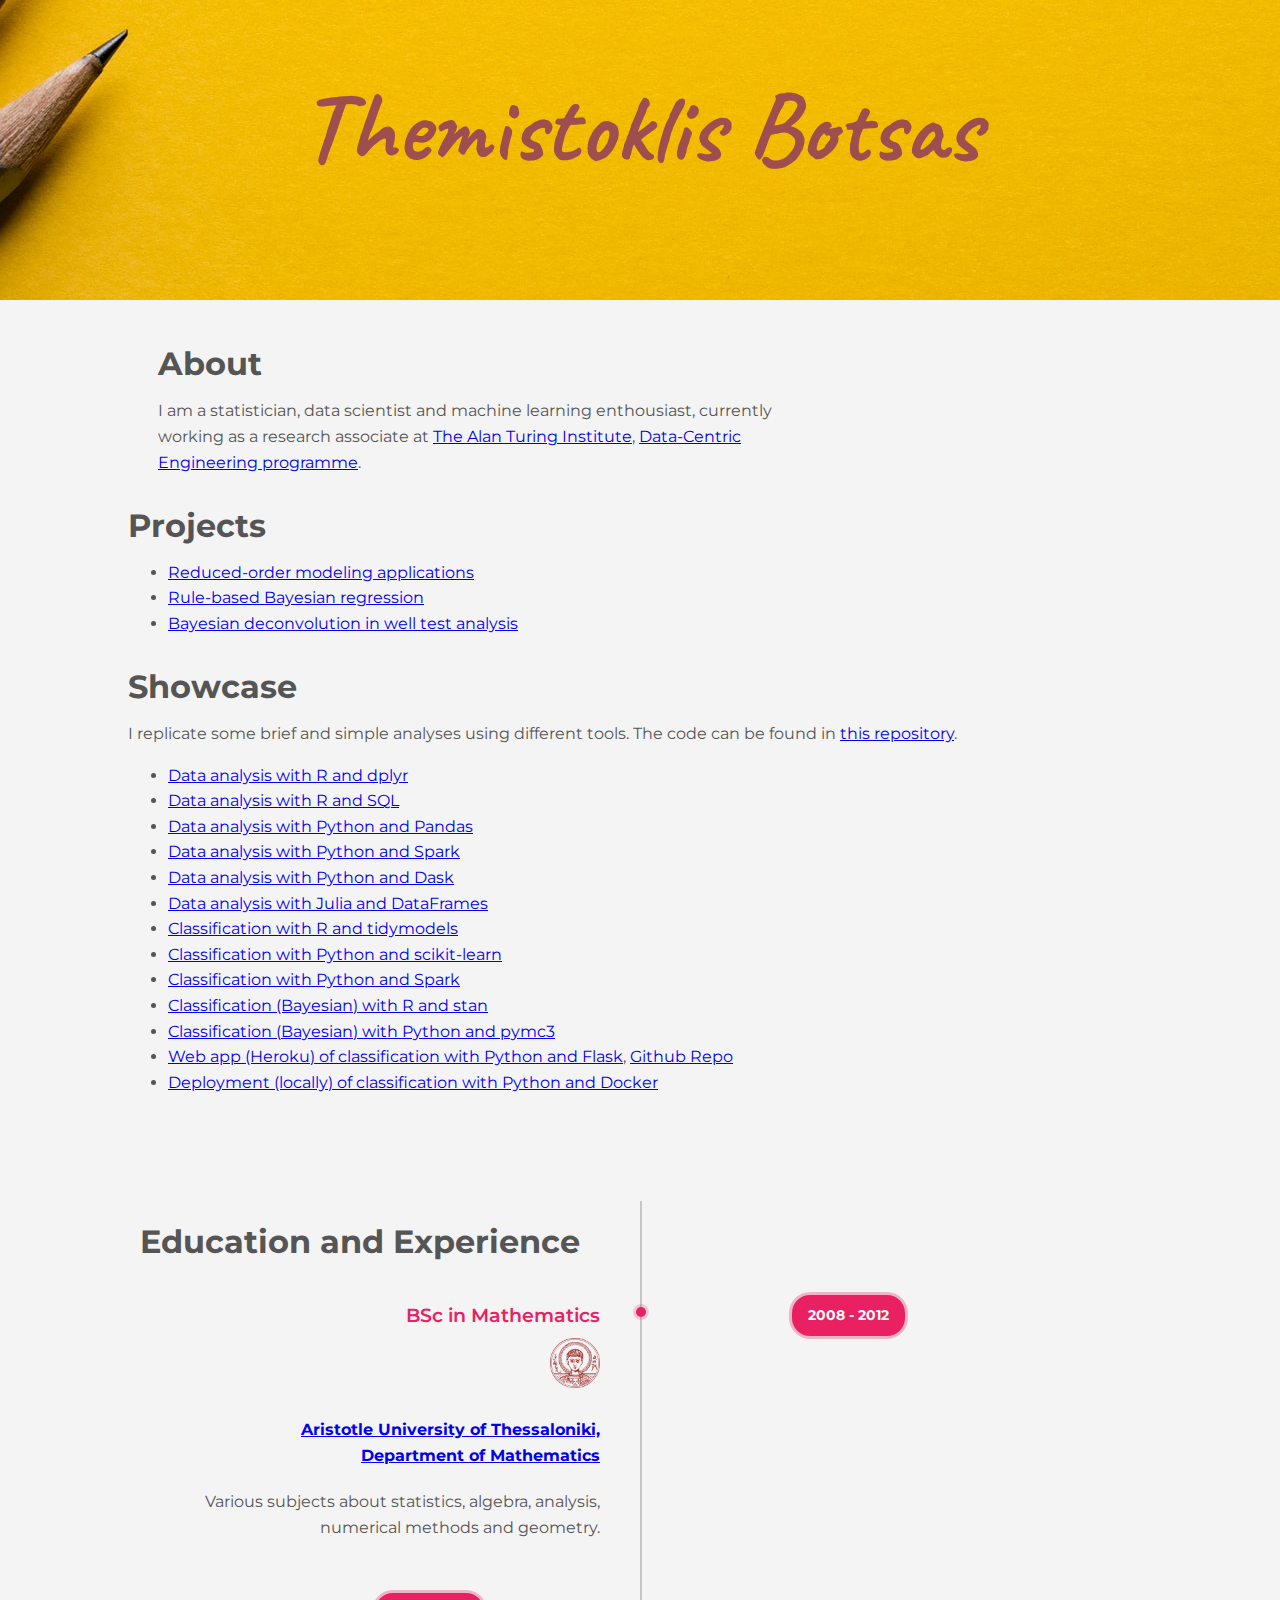
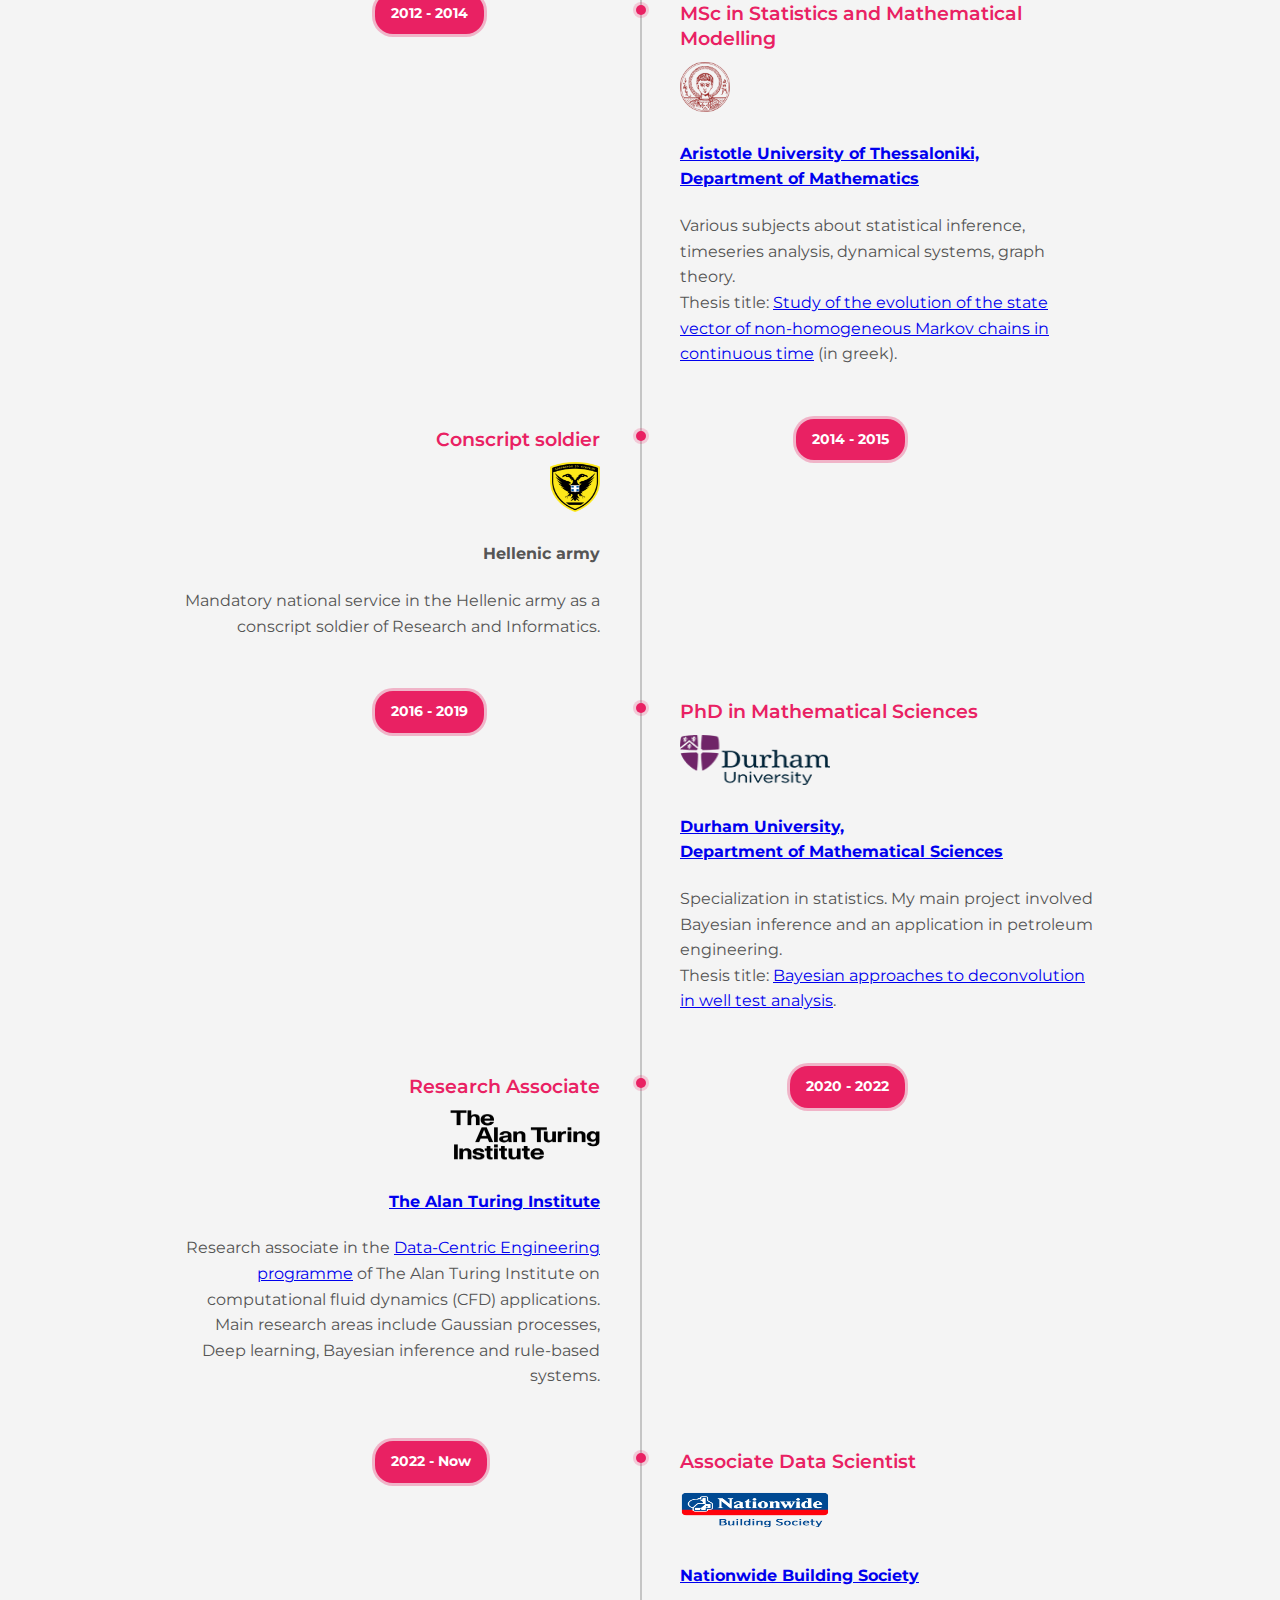
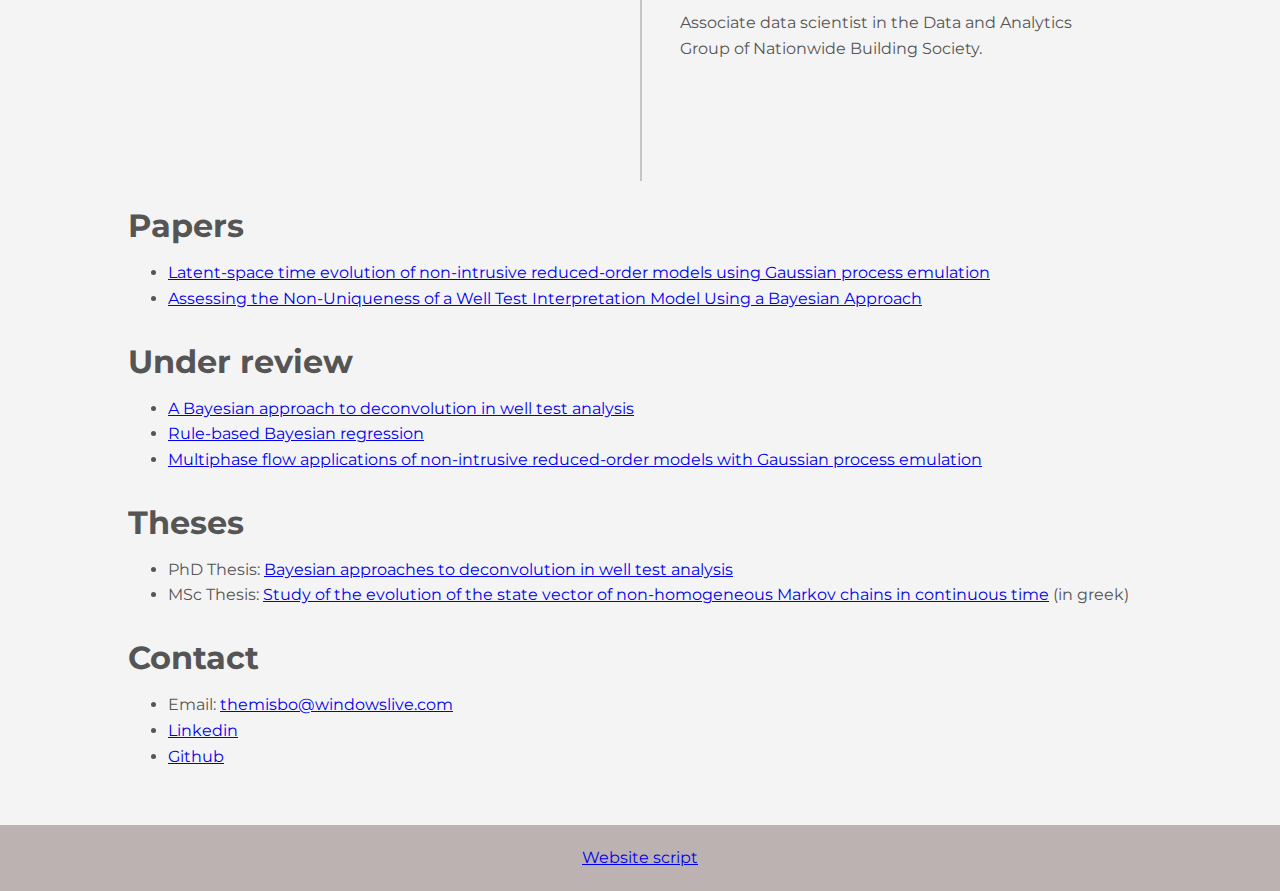
==== index.html @ fefdc17c "Update index.html" ====
<!DOCTYPE html>
<html lang="en">
<head>
    <meta charset="UTF-8">
    <meta name="viewport" content="width=device-width, initial-scale=1.0">
    <title>Themistoklis Botsas</title>
    <link rel="stylesheet" type = "text/css" href="css/style.css">
</head>
<body>
    <!--<header id = "main-header">
        <div class = "conteiner">
            <h1>My Website</h1>
        </div>
    </header>-->

    <!--<nav id = "navbar">
        <div class = "conteiner">
            <ul>
                <li><a href="#">Overview</a></li>
                <li><a href="#">Talks</a></li>
                <li><a href="#">Contact</a></li>
            </ul>
        </div>
    </nav> -->

    <section id = "showcase">
        <div class = "conteiner">
            <h1>
                Themistoklis Botsas
            </h1>
        </div>
    </section>

    <div class = "conteiner">
    <section id ="main">
        <h1>About</h1>
        <p>I am a statistician, data scientist and machine learning enthousiast, currently working as a research associate at <a href="https://www.turing.ac.uk" target="_blank">The Alan Turing Institute</a>, <a href="https://www.turing.ac.uk/research/research-programmes/data-centric-engineering" target="_blank">Data-Centric Engineering programme</a>.
        </p>
    </section>
    <!-- <aside id = "sidebar">
        <p>Lorem ipsum dolor sit amet consectetur adipisicing elit. 
            Dolore impedit nemo optio delectus repudiandae doloribus</p>
    </aside>-->
    <!-- <div>
        <p style="float: left;"><img src="http://placekitten.com/g/200/200" height="200px" width="200px" border="1px"></p>
        <p>Text Text Text Text Text Text Text Text Text Text Text Text Text Text Text Text Text Text Text</p>
    </div> -->
    </div> 

    <!-- <div class = "conteiner">
        <h1>Mini Projects</h1>
        <ul>
            <li>
                <a href="PalmerPenguins.html" target="_blank">
                    Palmer Penguins</a>
            </li>
        </ul>
    </div> -->

    <div class = "conteiner">
        <h1>Projects</h1>
        <ul>
            <li>
                <a href="https://github.com/themisbo/ROM_applications" target="_blank">Reduced-order modeling applications</a>
            </li>
            <li>
                <a href="https://github.com/themisbo/Rule-based-Bayesian-regr" target="_blank">Rule-based Bayesian regression</a>
            </li>
            <li>
                <a href="https://github.com/themisbo/Deconvolution-in-well-test-analysis" target="_blank">Bayesian deconvolution in well test analysis</a>
            </li>
        </ul>
    </div>
    
    <div class = "conteiner">
        <h1>Showcase</h1>
        <p>I replicate some brief and simple analyses using different tools. The code can be found in <a href="https://github.com/themisbo/showcase" target="_blank">this repository</a>.
        </p>
        <ul>
            <li>
                <a href="billb100_R_dplyr.html" target="_blank">Data analysis with R and dplyr</a>
            </li>
            <li>
                <a href="billb100_R_SQL.html" target="_blank">Data analysis with R and SQL</a>
            </li>
            <li>
                <a href="billb100_Python_Pandas.html" target="_blank">Data analysis with Python and Pandas</a>
            </li>
            <li>
                <a href="billb100_Python_Pyspark.html" target="_blank">Data analysis with Python and Spark</a>
            </li>
            <li>
                <a href="billb100_Python_Dask.html" target="_blank">Data analysis with Python and Dask</a>
            </li>
            <li>
                <a href="billb100_Julia_DataFrames.jl.html" target="_blank">Data analysis with Julia and DataFrames</a>
            </li>
            <li>
                <a href="PalmerPenguins_R_tidymodels.html" target="_blank">Classification with R and tidymodels</a>
            </li>
            <li>
                <a href="PalmerPenguins_Python_scikit-learn.html" target="_blank">Classification with Python and scikit-learn</a>
            </li>
            <li>
                <a href="PalmerPenguins_Python_pyspark.html" target="_blank">Classification with Python and Spark</a>
            </li>
            <li>
                <a href="PalmerPenguins_R_stan.html" target="_blank">Classification (Bayesian) with R and stan</a>
            </li>
            <li>
                <a href="PalmerPenguins_Python_pymc3.html" target="_blank">Classification (Bayesian) with Python and pymc3</a>
            </li>
            <li>
                <a href="https://heroku-palmerpenguins.herokuapp.com/" target="_blank">Web app (Heroku) of classification with Python and Flask</a>, <a href="https://github.com/themisbo/heroku_penguins" target="_blank">Github Repo</a>
            </li>
            <li>
                <a href="https://github.com/themisbo/showcase/tree/main/deployment_docker" target="_blank">Deployment (locally) of classification with Python and Docker</a>
            </li>
        </ul>
    </div>

    <div class = "timeline">
        <h1>Education and Experience</h1>
        <ul>
            <li>
                <div class = "content">
                    
                    <h3>BSc in Mathematics</h3>
                    <p><img src="images/auth.png" alt="HTML5 Icon" width="50" height="50" ></p>
                    <h4> <a href="https://math.auth.gr/en/" target="_blank">Aristotle University of Thessaloniki, <br> Department of Mathematics</a> </h4>
                    <p>Various subjects about statistics, algebra, analysis, numerical methods and geometry.
                        </p>
                </div>
                <div class = "time">
                    <h4>2008 - 2012</h4>
                </div>
            </li>
            <li>
                <div class = "content">
                    <h3>MSc in Statistics and Mathematical Modelling</h3>
                    <p><img src="images/auth.png" alt="HTML5 Icon" width="50" height="50" ></p>
                    <h4> <a href="https://math.auth.gr/en/" target="_blank">Aristotle University of Thessaloniki, <br> Department of Mathematics</a> </h4>
                    <p>Various subjects about statistical inference, timeseries analysis, dynamical systems, graph theory. <br>
                        Thesis title: <a href="http://ikee.lib.auth.gr/record/283446/" target="_blank">Study of the evolution of the state vector of non-homogeneous Markov chains in continuous time</a> (in greek).
                        </p>
                </div>
                <div class = "time">
                    <h4>2012 - 2014</h4>
                </div>
            </li>
            <li>
                <div class = "content">
                    <h3>Conscript soldier</h3>
                    <p><img src="images/army.png" alt="HTML5 Icon" width="50" height="50" ></p>
                    <h4>Hellenic army</h4>
                    <p>Mandatory national service in the Hellenic army as a conscript soldier of Research and Informatics.
                        </p>
                </div>
                <div class = "time">
                    <h4>2014 - 2015</h4>
                </div>
            </li>
            <li>
                <div class = "content">
                    <h3>PhD in Mathematical Sciences</h3>
                    <p><img src="images/durham.png" alt="HTML5 Icon" width="150" height="50" ></p>
                    <h4> <a href="https://www.dur.ac.uk/mathematical.sciences/" target="_blank">Durham University, <br> Department of Mathematical Sciences</a>  </h4>
                    <p>Specialization in statistics. My main project involved Bayesian inference and an application in petroleum engineering. <br>
                        Thesis title: <a href="http://etheses.dur.ac.uk/13560/" target="_blank">Bayesian approaches to deconvolution in well test analysis</a>.
                        </p>
                </div>
                <div class = "time">
                    <h4>2016 - 2019</h4>
                </div>
            </li>
            <li>
                <div class = "content">
                    <h3>Research Associate</h3>
                    <p><img src="images/alanturing.png" alt="HTML5 Icon" width="150" height="50" ></p>
                    <h4> <a href="https://www.turing.ac.uk/" target="_blank">The Alan Turing Institute</a>  </h4>
                    <p>Research associate in the <a href="https://www.turing.ac.uk/research/research-programmes/data-centric-engineering" target="_blank">Data-Centric Engineering programme</a> of The Alan Turing Institute on
                        computational fluid dynamics (CFD) applications. Main research areas include Gaussian processes, Deep learning, Bayesian inference and rule-based systems. 
                        </p>
                </div>
                <div class = "time">
                    <h4>2020 - 2022</h4>
                </div>
            </li>
            <li>
                <div class = "content">
                    <h3>Associate Data Scientist</h3>
                    <p><img src="images/nationwide_logo.png" alt="HTML5 Icon" width="150" height="50" ></p>
                    <h4> <a href="https://www.nationwide.co.uk/" target="_blank">Nationwide Building Society</a>  </h4>
                    <p>Associate data scientist in the Data and Analytics Group of Nationwide Building Society. 
                        </p>
                </div>
                <div class = "time">
                    <h4>2022 - Now</h4>
                </div>
            </li>
            <div style="clear: both;">

            </div>
        </ul>

    </div>

    <div class = "conteiner">
        <h1>Papers</h1>
        <ul>
            <li>
                <a href="https://www.sciencedirect.com/science/article/abs/pii/S0167278920305467" target="_blank">
                    Latent-space time evolution of non-intrusive reduced-order models using Gaussian process emulation</a>
            </li>
            <li>
                <a href="https://www.onepetro.org/conference-paper/SPE-200617-MS" target="_blank">
                    Assessing the Non-Uniqueness of a Well Test Interpretation Model Using a Bayesian Approach</a>
            </li>
        </ul>
    </div>
    
     <div class = "conteiner">
        <h1>Under review</h1>
        <ul>
            <li>
                <a href="https://arxiv.org/abs/2012.03217" target="_blank">
                    A Bayesian approach to deconvolution in well test analysis</a>
            </li>
            <li>
                <a href="https://arxiv.org/abs/2008.00422" target="_blank">
                    Rule-based Bayesian regression</a>
            </li>
            <li>
                <a href="https://arxiv.org/abs/2111.08037" target="_blank">
                    Multiphase flow applications of non-intrusive reduced-order models with Gaussian process emulation</a>
            </li>
        </ul>
    </div>

    <div class = "conteiner">
        <h1>Theses</h1>
        <ul>
            <li>
                PhD Thesis: <a href="http://etheses.dur.ac.uk/13560/" target="_blank">
                    Bayesian approaches to deconvolution in well test analysis</a>
            </li>
            <li>
                MSc Thesis: <a href="http://ikee.lib.auth.gr/record/283446/" target="_blank">
                    Study of the evolution of the state vector of non-homogeneous Markov chains in continuous time</a> (in greek)
            </li>
        </ul>
    </div>

    <div class = "conteiner">
        <h1>Contact</h1>
        <ul>
            <li>
                Email: <a href="mailto:themisbo@windowslive.com">themisbo@windowslive.com</a>
            </li>
            <li>
                <a href="https://www.linkedin.com/in/themistoklis-botsas-022725107" target="_blank">Linkedin</a>
            </li>
            <li>
                <a href="https://github.com/themisbo" target="_blank">Github</a>
            </li>
        </ul>
    </div>

    <footer id = "main-footer">
        <a href="https://github.com/themisbo/themisbo.github.io">Website script</a>
        <!-- <p>Copyright &copy; 2020 </p> -->
    </footer>
</body>
</html>
---- css/style.css ----
@import url('https://fonts.googleapis.com/css?family=Montserrat:400,500,600');
@import url('https://fonts.googleapis.com/css2?family=EB+Garamond:ital,wght@1,800&display=swap');
@import url(//fonts.googleapis.com/css2?family=Caveat&display=swap);
body{
    background-color: #f4f4f4;
    color: #555;
    font-family: 'Montserrat', sans-serif;
    font-size: 16px;
    line-height: 1.6em;
    margin: 0;
}

.timeline
{
    position: relative;
    margin: 50px auto;
    padding: 40px 0;
    width: 1000px;
    box-sizing: border-box;
}
.timeline::before
{
    content: '';
    position: absolute;
    left: 50%;
    width: 2px;
    height: 100%;
    background-color: #c5c5c5;
}

.timeline h1
{
    line-height: 1.2;
}

.timeline ul
{
    margin: 0;
    padding: 0;
}

.timeline ul li
{
    list-style: none;
    position: relative;
    width: 50%;
    padding: 20px 40px;
    box-sizing: border-box;
}

.timeline ul li:nth-child(odd)
{
    float: left;
    text-align: right;
    clear: both;
}

.timeline ul li:nth-child(even)
{
    float: right;
    text-align: left;
    clear: both;
}

.content
{
    padding-bottom: 20px;
}

.timeline ul li:nth-child(odd)::before{
    content: '';
    position: absolute;
    top: 24px;
    right: -6px;
    width: 10px;
    height: 10px;
    background-color: rgba(233,33,99,1);
    border-radius: 50%;
    box-shadow: 0 0 0 3px rgba(233,33,99,.2);
}

.timeline ul li:nth-child(even)::before{
    content: '';
    position: absolute;
    top: 24px;
    left: -4px;
    width: 10px;
    height: 10px;
    background-color: rgba(233,33,99,1);
    border-radius: 50%;
    box-shadow: 0 0 0 3px rgba(233,33,99,.2);
}

.timeline ul li h3
{
    margin: 0;
    padding: 0;
    font-weight: 600;
    color:  rgba(233,33,99,1)
}

.timeline ul li p
{
    margin: 10px 0 0;
    padding: 0;
}

.timeline ul li .time h4
{
    margin: 0;
    padding: 0;
    font-size: 14px;
}

.timeline ul li:nth-child(odd) .time
{
    position: absolute;
    top: 12px;
    right: -265px;
    margin: 0;
    padding: 8px 16px;
    background-color: rgba(233,33,99,1);
    color: #fff;
    border-radius: 18px;
    box-shadow: 0 0 0 3px rgba(233,33,99,.3);
}

.timeline ul li:nth-child(even) .time
{
    position: absolute;
    top: 12px;
    left: -265px;
    margin: 0;
    padding: 8px 16px;
    background-color: rgba(233,33,99,1);
    color: #fff;
    border-radius: 18px;
    box-shadow: 0 0 0 3px rgba(233,33,99,.3);
}

.conteiner{
    width: 80%;
    margin: auto;
    overflow: hidden;
}

/* #main-header{
    background-color: coral;
    color: #fff;
} */

/* #navbar{
    background-color: #333;
    color: #fff
}

#navbar ul{
    padding: 0;
    list-style: none;
}

#navbar li{
    display: inline;
}

#navbar a{
    color: #fff;
    text-decoration: none;
    font-size: 18px;
    padding-right: 15px;
} */

#showcase{
    background-image: url(../images/pencils_showcase.jpg);
    background-position: center;
    background-attachment: fixed;
    min-height: 300px;
    margin-bottom: 30px;
    text-align: center;
    font-family: 'Caveat', cursive;
}

#showcase h1{
    color: rgb(158, 78, 78);
    font-size: 100px;
    line-height: 1em;
    padding-top: 10px;
}

/* #showcase h2{
    color: rgb(158, 78, 78);
    font-size: 60px;
    line-height: 1.2em;
    padding-top: 10px;
} */

#main{
    float: left;
    width: 70%;
    padding: 0 30px;
    box-sizing: border-box;
}

/* #sidebar{
    float: right;
    width: 30%;
    background: #333;
    color: #fff;
    padding: 10px;
    box-sizing: border-box;
} */

#main-footer{
    background: rgb(189, 178, 178);
    color: #fff;
    text-align: center;
    padding: 20px;
    margin-top: 40px;
}

@media(max-width:767px){
    #main{
        width: 100%;
        float: none;
    }
    /* #sidebar{
        width: 100%;
        float: none;
    } */
    h1
    {
        text-align: center;
        font-size: 40px;
        padding: 0 12;
    }
    .timeline
    {
        width: 100%;
    }
    .timeline::before
    {
        left: 20px;
    }
    .timeline li:nth-child(odd),
    .timeline li:nth-child(even)
    {
        width: 100%;
        text-align: left;
        padding-left: 50px;
        padding-bottom: 50px;
    }
    .timeline ul li:nth-child(odd)::before
    {
        top: -18px;
        left: 16px;
    }
    .timeline ul li:nth-child(even)::before
    {
        top: -18px;
        left: 16px;
    }
    .timeline ul li:nth-child(odd) .time
    {
        top: -30px;
        /* left: 700px; */
        left: inherit;
    }
    .timeline ul li:nth-child(even) .time
    {
        top: -30px;
        right: -265px;
        left: inherit;
    }
    
    #showcase h1{
        color: rgb(158, 78, 78);
        font-size: 70px;
        line-height: 1em;
        padding-top: 10px;
    }
}
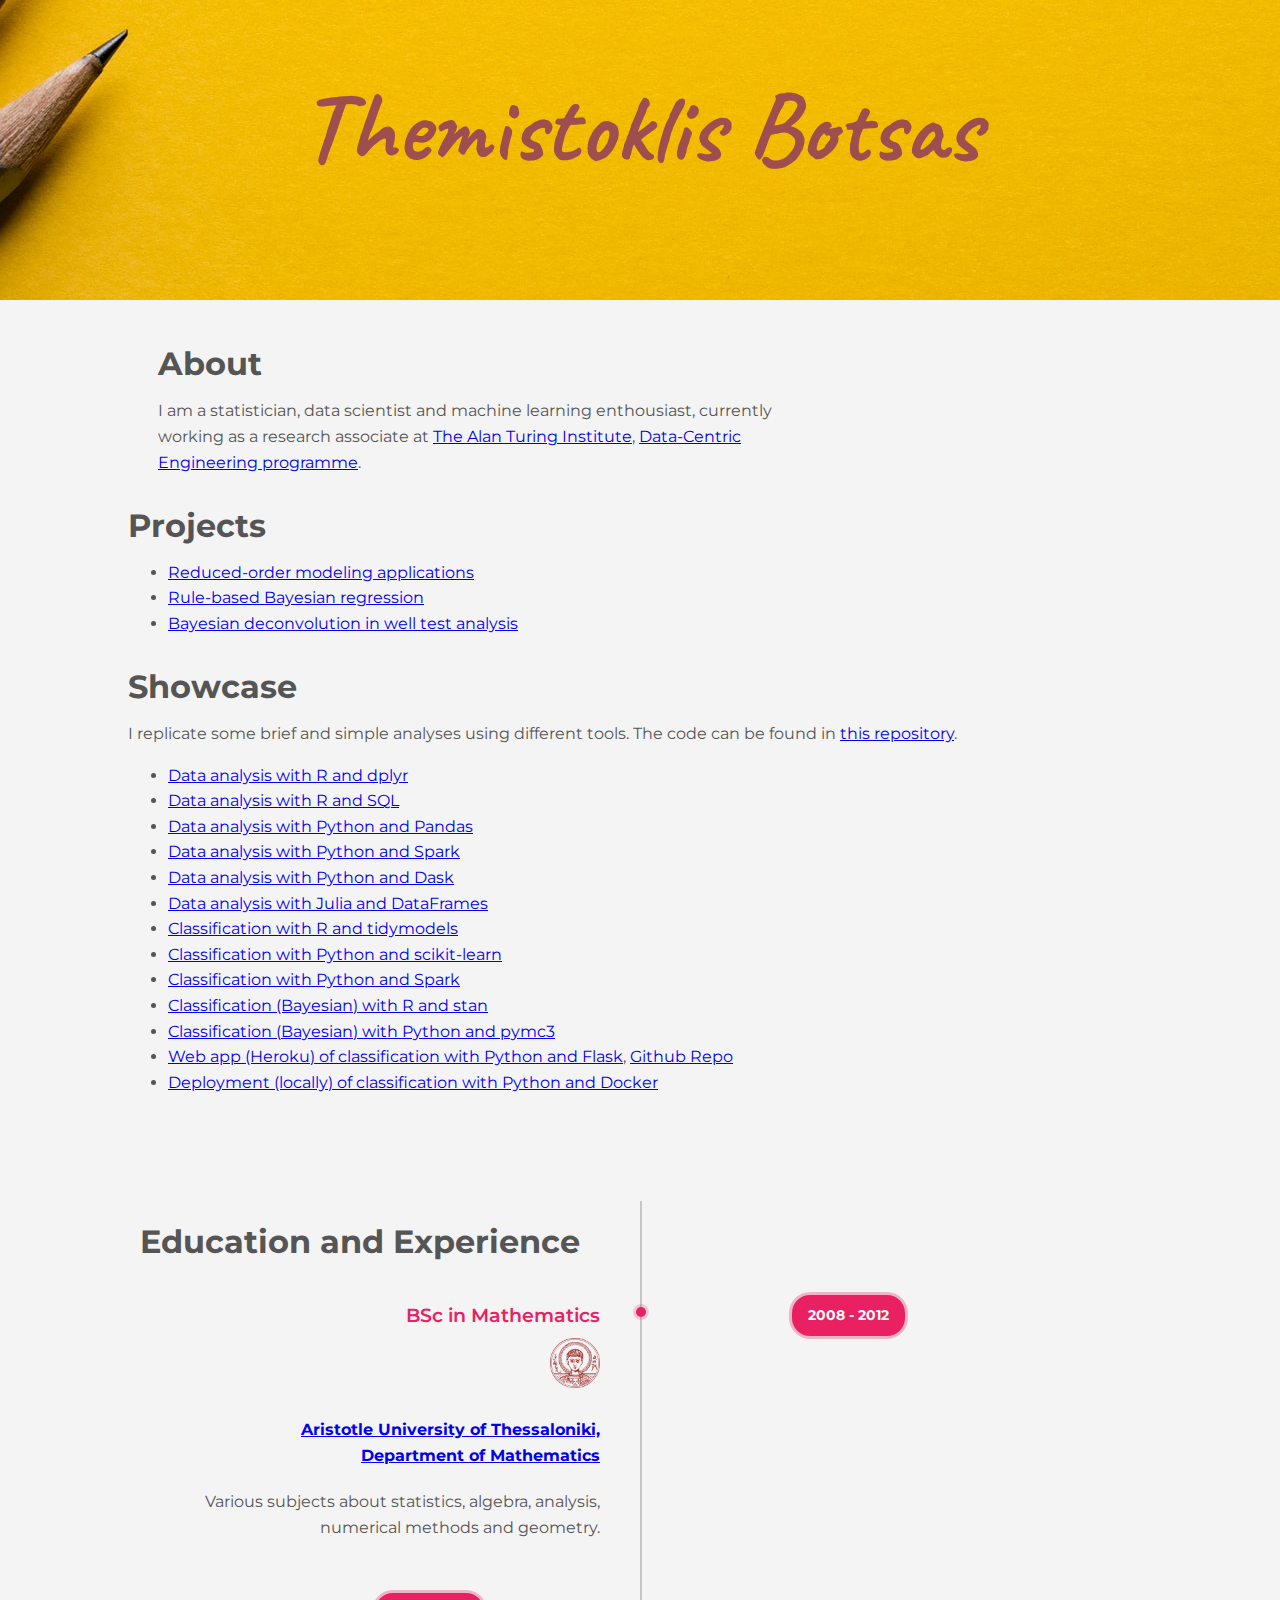
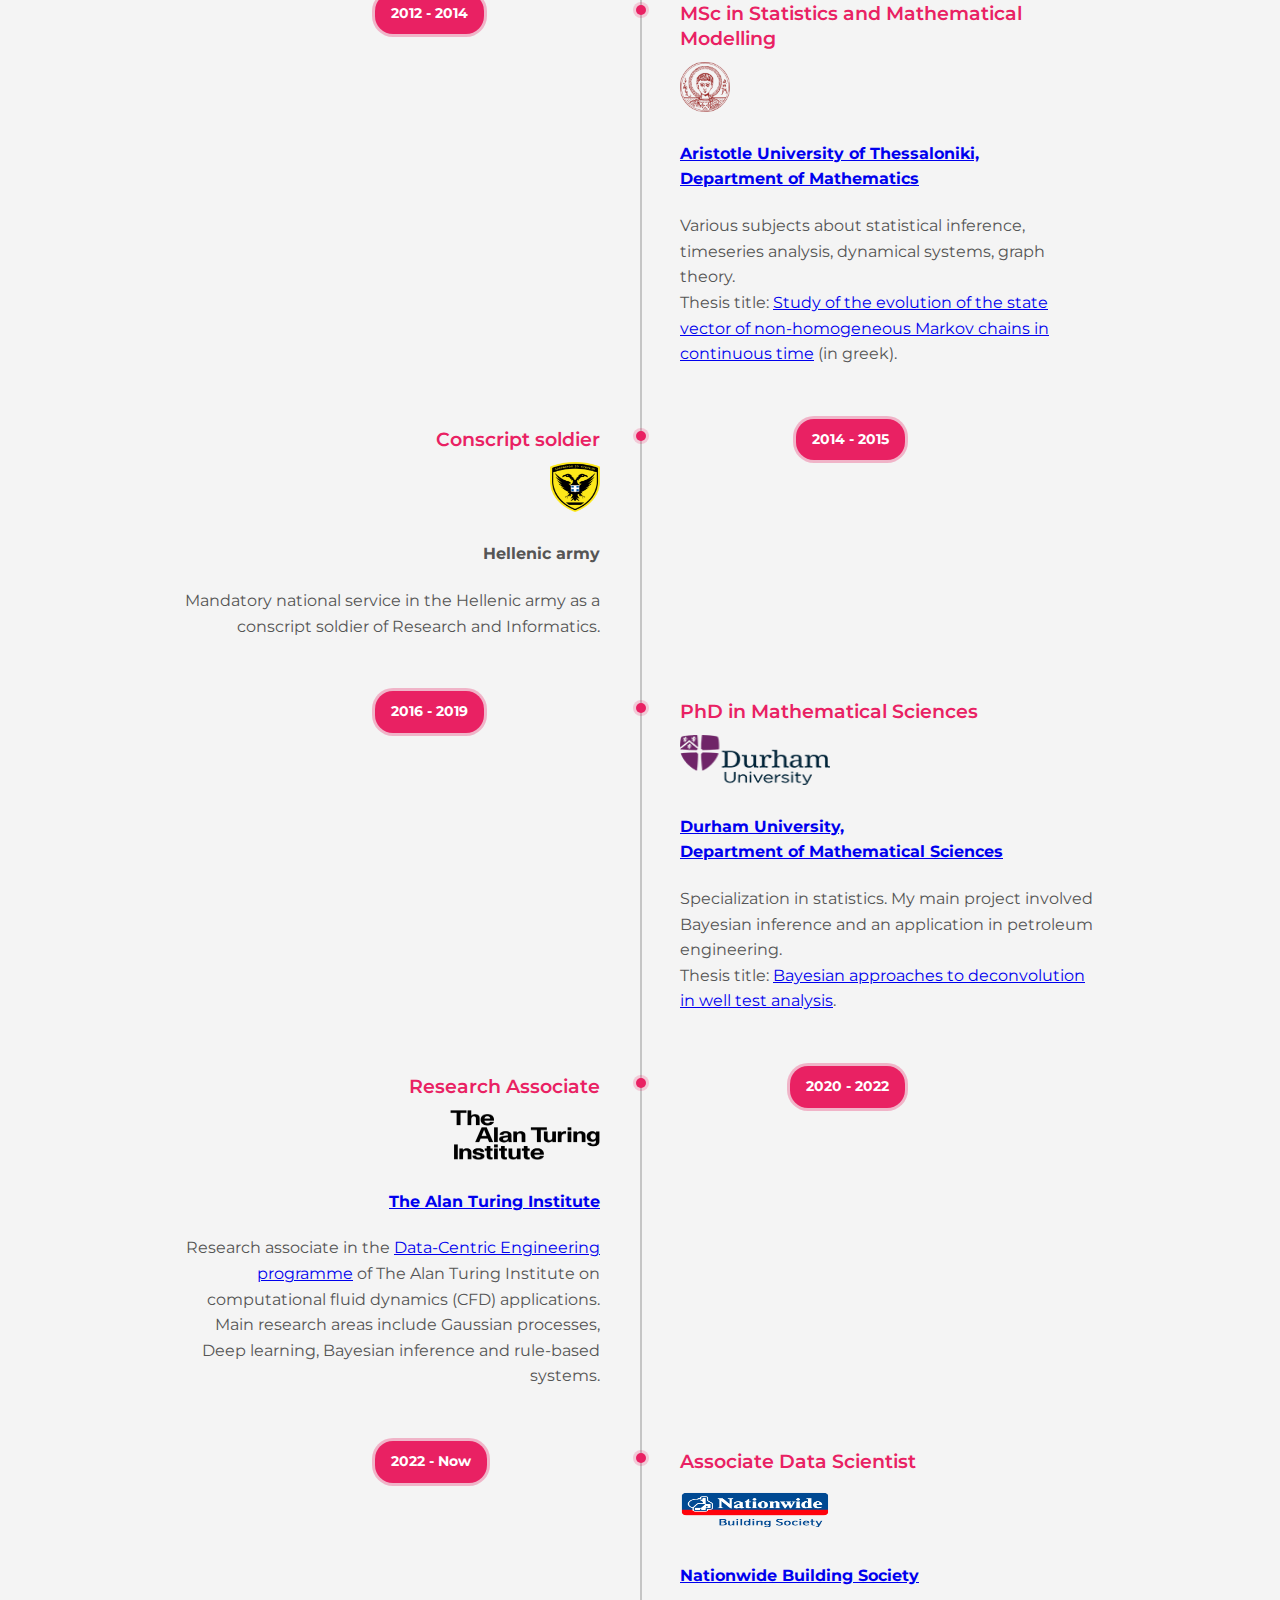
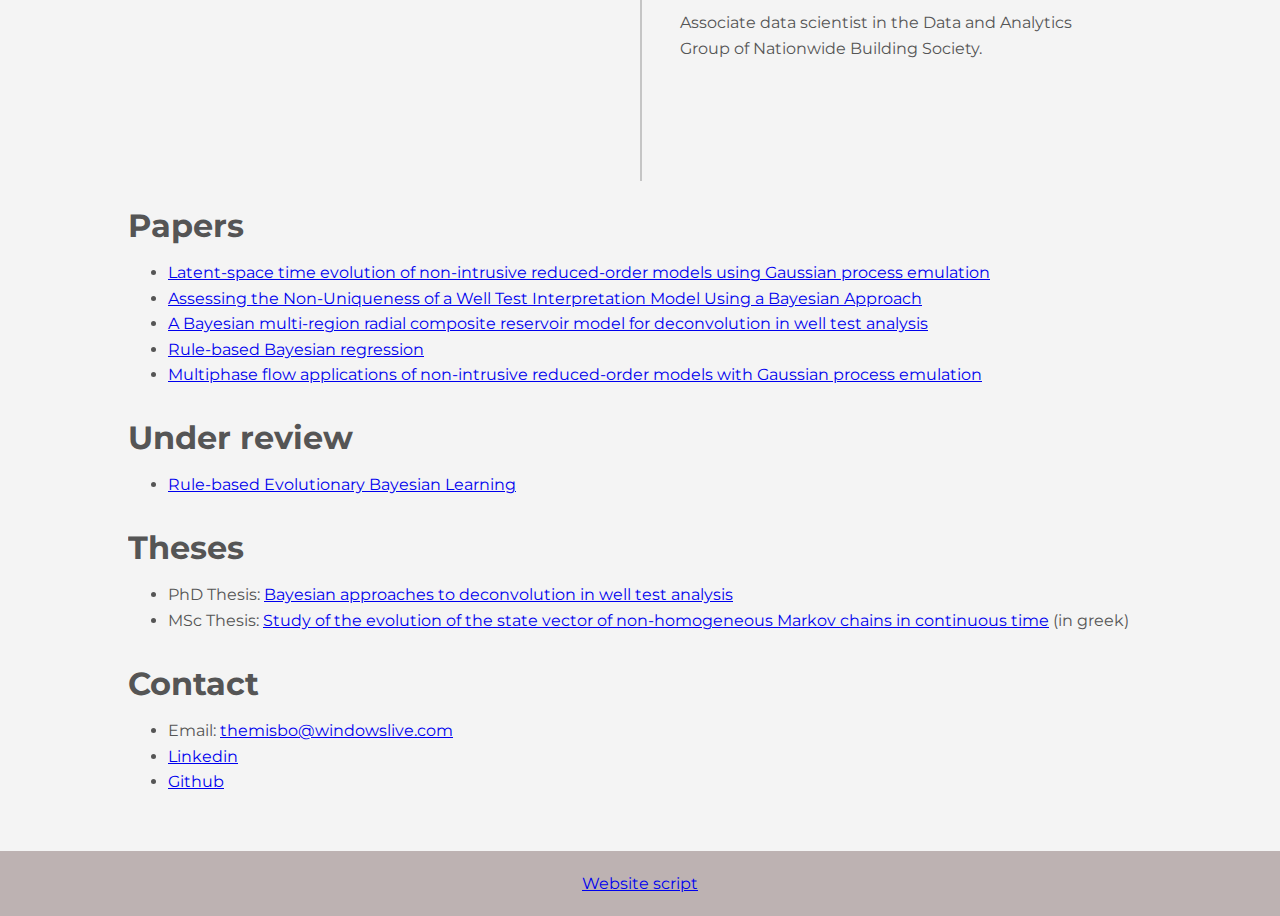
==== commit 0590c4f5: "Update index.html" ====
--- a/index.html
+++ b/index.html
@@ -216,6 +216,18 @@
                 <a href="https://www.onepetro.org/conference-paper/SPE-200617-MS" target="_blank">
                     Assessing the Non-Uniqueness of a Well Test Interpretation Model Using a Bayesian Approach</a>
             </li>
+            <li>
+                <a href="https://rss.onlinelibrary.wiley.com/doi/10.1111/rssc.12562" target="_blank">
+                    A Bayesian multi-region radial composite reservoir model for deconvolution in well test analysis</a>
+            </li>
+            <li>
+                <a href="https://link.springer.com/article/10.1007/s11222-022-10100-7" target="_blank">
+                    Rule-based Bayesian regression</a>
+            </li>
+            <li>
+                <a href="https://www.cambridge.org/core/journals/data-centric-engineering/article/multiphase-flow-applications-of-nonintrusive-reducedorder-models-with-gaussian-process-emulation/7F39E6A7746DC6A2D1413BA72CCB1AC4" target="_blank">
+                    Multiphase flow applications of non-intrusive reduced-order models with Gaussian process emulation</a>
+            </li>
         </ul>
     </div>
     
@@ -223,16 +235,8 @@
         <h1>Under review</h1>
         <ul>
             <li>
-                <a href="https://arxiv.org/abs/2012.03217" target="_blank">
-                    A Bayesian approach to deconvolution in well test analysis</a>
-            </li>
-            <li>
-                <a href="https://arxiv.org/abs/2008.00422" target="_blank">
-                    Rule-based Bayesian regression</a>
-            </li>
-            <li>
-                <a href="https://arxiv.org/abs/2111.08037" target="_blank">
-                    Multiphase flow applications of non-intrusive reduced-order models with Gaussian process emulation</a>
+                <a href="https://arxiv.org/abs/2202.13778" target="_blank">
+                    Rule-based Evolutionary Bayesian Learning</a>
             </li>
         </ul>
     </div>
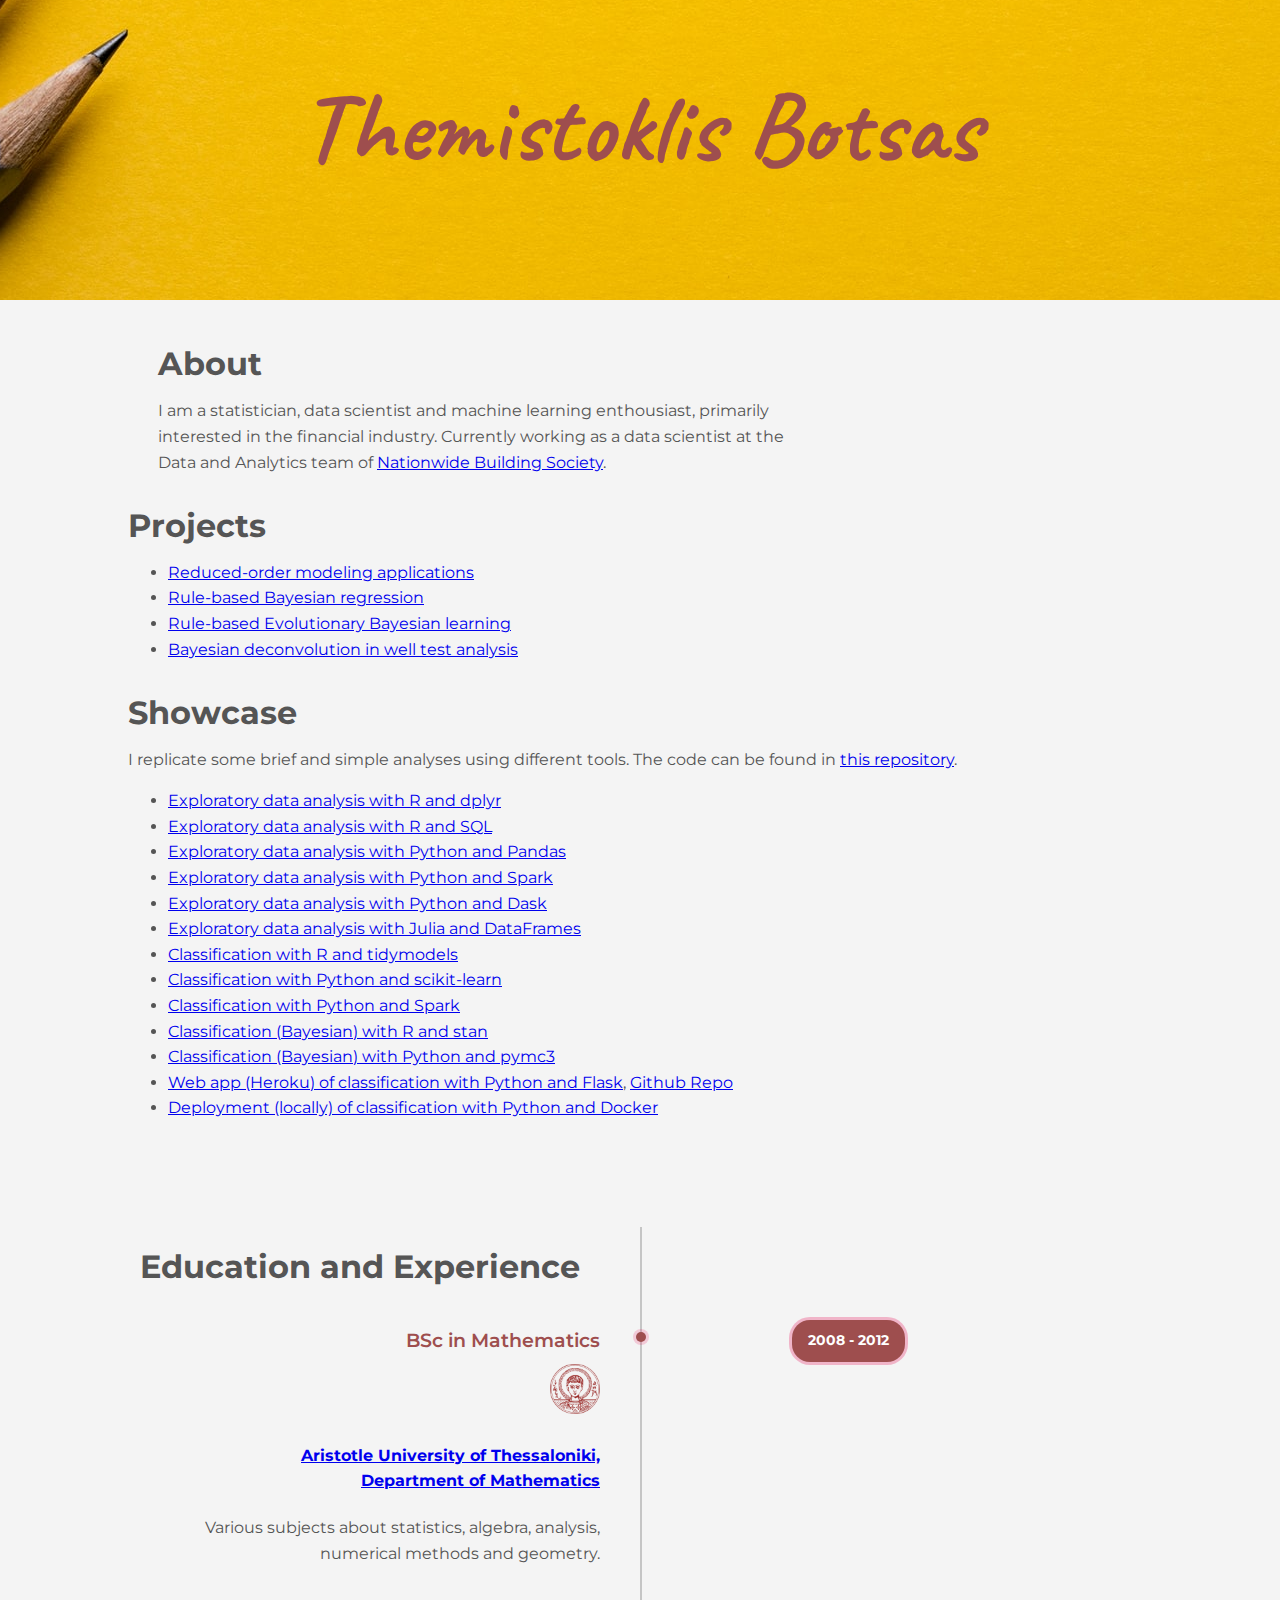
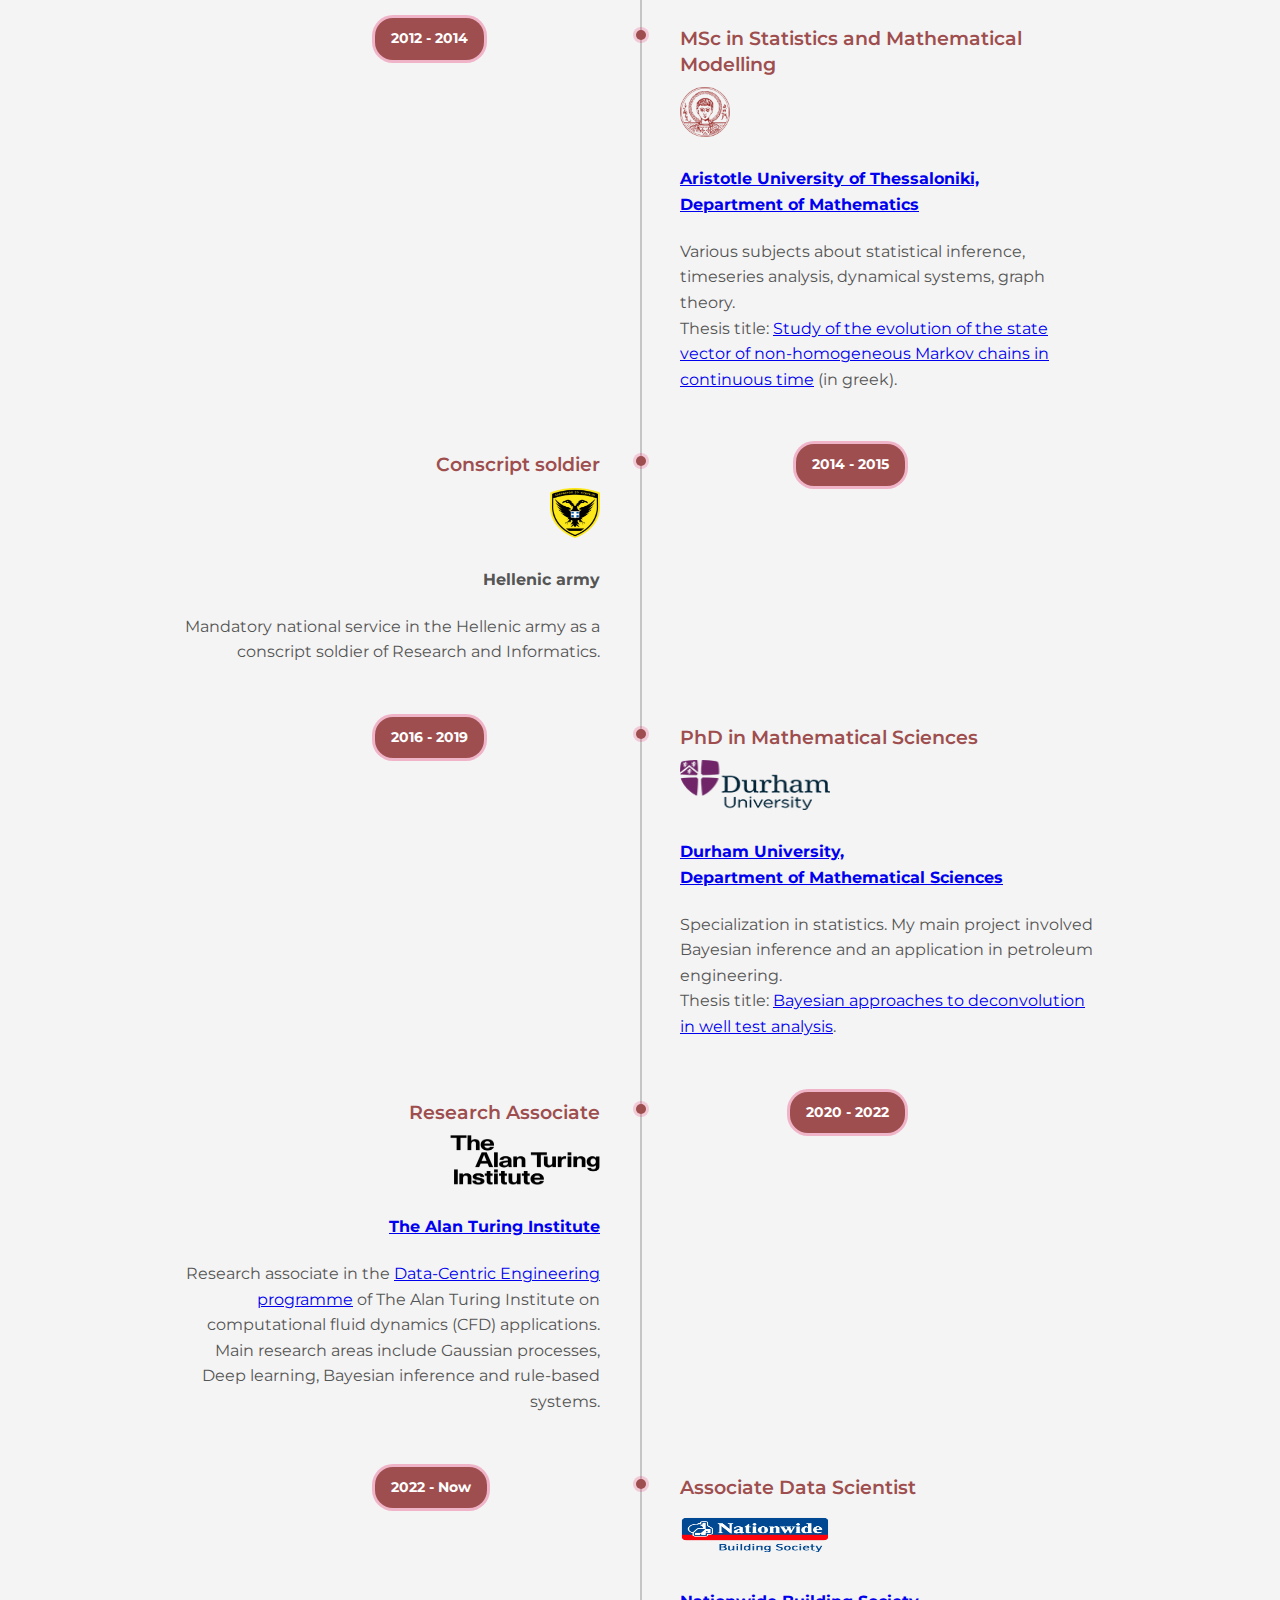
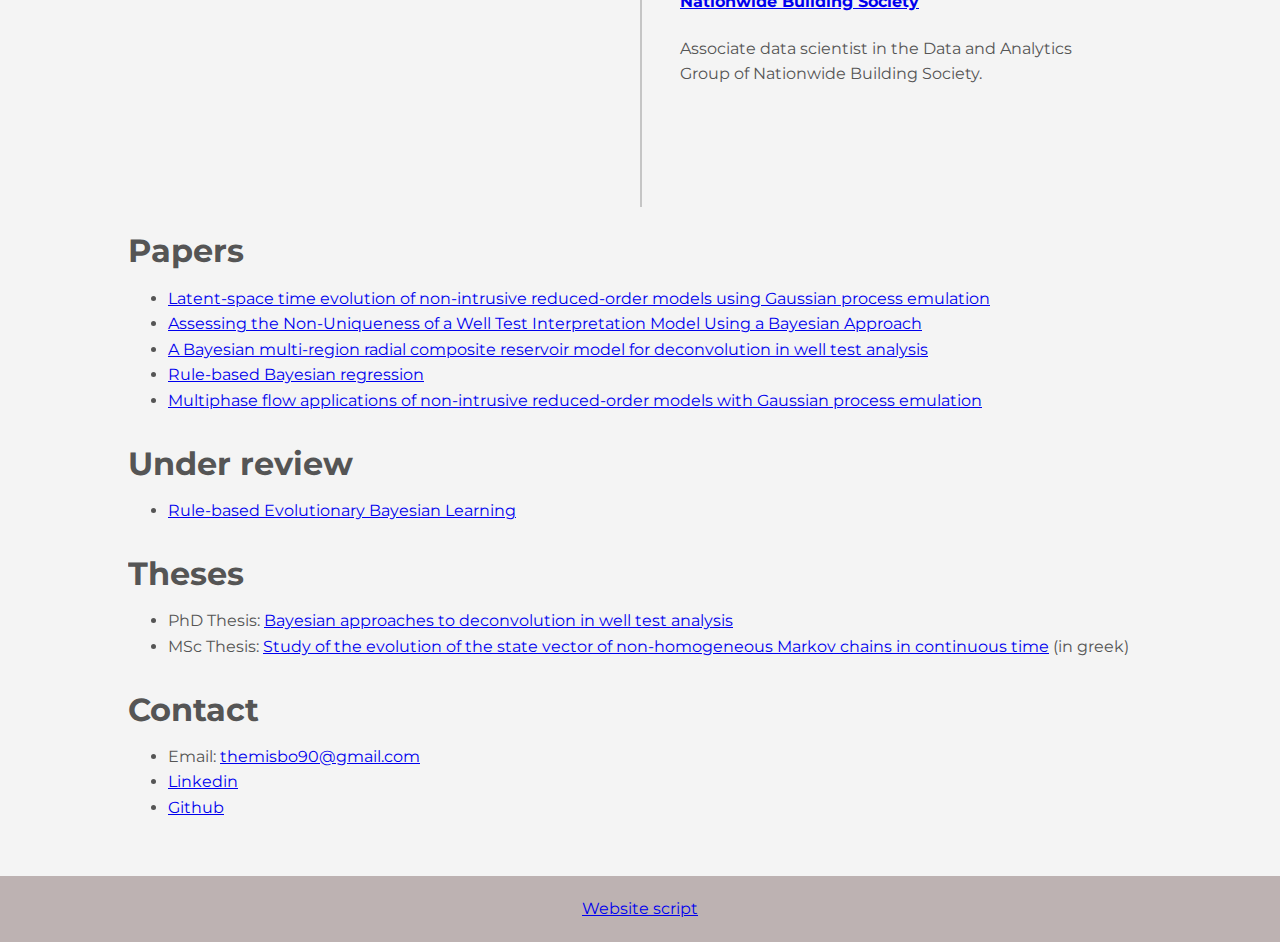
==== commit bfbd1415: "Update index.html" ====
--- a/index.html
+++ b/index.html
@@ -7,21 +7,6 @@
     <link rel="stylesheet" type = "text/css" href="css/style.css">
 </head>
 <body>
-    <!--<header id = "main-header">
-        <div class = "conteiner">
-            <h1>My Website</h1>
-        </div>
-    </header>-->
-
-    <!--<nav id = "navbar">
-        <div class = "conteiner">
-            <ul>
-                <li><a href="#">Overview</a></li>
-                <li><a href="#">Talks</a></li>
-                <li><a href="#">Contact</a></li>
-            </ul>
-        </div>
-    </nav> -->
 
     <section id = "showcase">
         <div class = "conteiner">
@@ -34,29 +19,12 @@
     <div class = "conteiner">
     <section id ="main">
         <h1>About</h1>
-        <p>I am a statistician, data scientist and machine learning enthousiast, currently working as a research associate at <a href="https://www.turing.ac.uk" target="_blank">The Alan Turing Institute</a>, <a href="https://www.turing.ac.uk/research/research-programmes/data-centric-engineering" target="_blank">Data-Centric Engineering programme</a>.
+        <p>I am a statistician, data scientist and machine learning enthousiast, primarily interested in the financial industry. Currently working as a data scientist at the Data and Analytics team of <a href="https://www.nationwide.co.uk/" target="_blank">Nationwide Building Society</a>.
         </p>
     </section>
-    <!-- <aside id = "sidebar">
-        <p>Lorem ipsum dolor sit amet consectetur adipisicing elit. 
-            Dolore impedit nemo optio delectus repudiandae doloribus</p>
-    </aside>-->
-    <!-- <div>
-        <p style="float: left;"><img src="http://placekitten.com/g/200/200" height="200px" width="200px" border="1px"></p>
-        <p>Text Text Text Text Text Text Text Text Text Text Text Text Text Text Text Text Text Text Text</p>
-    </div> -->
+
     </div> 
 
-    <!-- <div class = "conteiner">
-        <h1>Mini Projects</h1>
-        <ul>
-            <li>
-                <a href="PalmerPenguins.html" target="_blank">
-                    Palmer Penguins</a>
-            </li>
-        </ul>
-    </div> -->
-
     <div class = "conteiner">
         <h1>Projects</h1>
         <ul>
@@ -65,6 +33,9 @@
             </li>
             <li>
                 <a href="https://github.com/themisbo/Rule-based-Bayesian-regr" target="_blank">Rule-based Bayesian regression</a>
+            </li>
+            <li>
+                <a href="https://github.com/themisbo/Rule-based-Evol-Bayesian-learn" target="_blank">Rule-based Evolutionary Bayesian learning</a>
             </li>
             <li>
                 <a href="https://github.com/themisbo/Deconvolution-in-well-test-analysis" target="_blank">Bayesian deconvolution in well test analysis</a>
@@ -78,22 +49,22 @@
         </p>
         <ul>
             <li>
-                <a href="billb100_R_dplyr.html" target="_blank">Data analysis with R and dplyr</a>
-            </li>
-            <li>
-                <a href="billb100_R_SQL.html" target="_blank">Data analysis with R and SQL</a>
-            </li>
-            <li>
-                <a href="billb100_Python_Pandas.html" target="_blank">Data analysis with Python and Pandas</a>
-            </li>
-            <li>
-                <a href="billb100_Python_Pyspark.html" target="_blank">Data analysis with Python and Spark</a>
-            </li>
-            <li>
-                <a href="billb100_Python_Dask.html" target="_blank">Data analysis with Python and Dask</a>
-            </li>
-            <li>
-                <a href="billb100_Julia_DataFrames.jl.html" target="_blank">Data analysis with Julia and DataFrames</a>
+                <a href="billb100_R_dplyr.html" target="_blank">Exploratory data analysis with R and dplyr</a>
+            </li>
+            <li>
+                <a href="billb100_R_SQL.html" target="_blank">Exploratory data analysis with R and SQL</a>
+            </li>
+            <li>
+                <a href="billb100_Python_Pandas.html" target="_blank">Exploratory data analysis with Python and Pandas</a>
+            </li>
+            <li>
+                <a href="billb100_Python_Pyspark.html" target="_blank">Exploratory data analysis with Python and Spark</a>
+            </li>
+            <li>
+                <a href="billb100_Python_Dask.html" target="_blank">Exploratory data analysis with Python and Dask</a>
+            </li>
+            <li>
+                <a href="billb100_Julia_DataFrames.jl.html" target="_blank">Exploratory data analysis with Julia and DataFrames</a>
             </li>
             <li>
                 <a href="PalmerPenguins_R_tidymodels.html" target="_blank">Classification with R and tidymodels</a>
@@ -259,7 +230,7 @@
         <h1>Contact</h1>
         <ul>
             <li>
-                Email: <a href="mailto:themisbo@windowslive.com">themisbo@windowslive.com</a>
+                Email: <a href="mailto:themisbo90@gmail.com">themisbo90@gmail.com</a>
             </li>
             <li>
                 <a href="https://www.linkedin.com/in/themistoklis-botsas-022725107" target="_blank">Linkedin</a>
--- a/css/style.css
+++ b/css/style.css
@@ -74,7 +74,7 @@
     right: -6px;
     width: 10px;
     height: 10px;
-    background-color: rgba(233,33,99,1);
+    background-color: rgb(158, 78, 78);;
     border-radius: 50%;
     box-shadow: 0 0 0 3px rgba(233,33,99,.2);
 }
@@ -86,7 +86,7 @@
     left: -4px;
     width: 10px;
     height: 10px;
-    background-color: rgba(233,33,99,1);
+    background-color: rgb(158, 78, 78);;
     border-radius: 50%;
     box-shadow: 0 0 0 3px rgba(233,33,99,.2);
 }
@@ -96,7 +96,7 @@
     margin: 0;
     padding: 0;
     font-weight: 600;
-    color:  rgba(233,33,99,1)
+    color:  rgb(158, 78, 78);
 }
 
 .timeline ul li p
@@ -119,7 +119,7 @@
     right: -265px;
     margin: 0;
     padding: 8px 16px;
-    background-color: rgba(233,33,99,1);
+    background-color: rgb(158, 78, 78);;
     color: #fff;
     border-radius: 18px;
     box-shadow: 0 0 0 3px rgba(233,33,99,.3);
@@ -132,7 +132,7 @@
     left: -265px;
     margin: 0;
     padding: 8px 16px;
-    background-color: rgba(233,33,99,1);
+    background-color: rgb(158, 78, 78);
     color: #fff;
     border-radius: 18px;
     box-shadow: 0 0 0 3px rgba(233,33,99,.3);
@@ -145,6 +145,7 @@
 }
 
 /* #main-header{
+    background-color: rgba(233,33,99,1);
     background-color: coral;
     color: #fff;
 } */
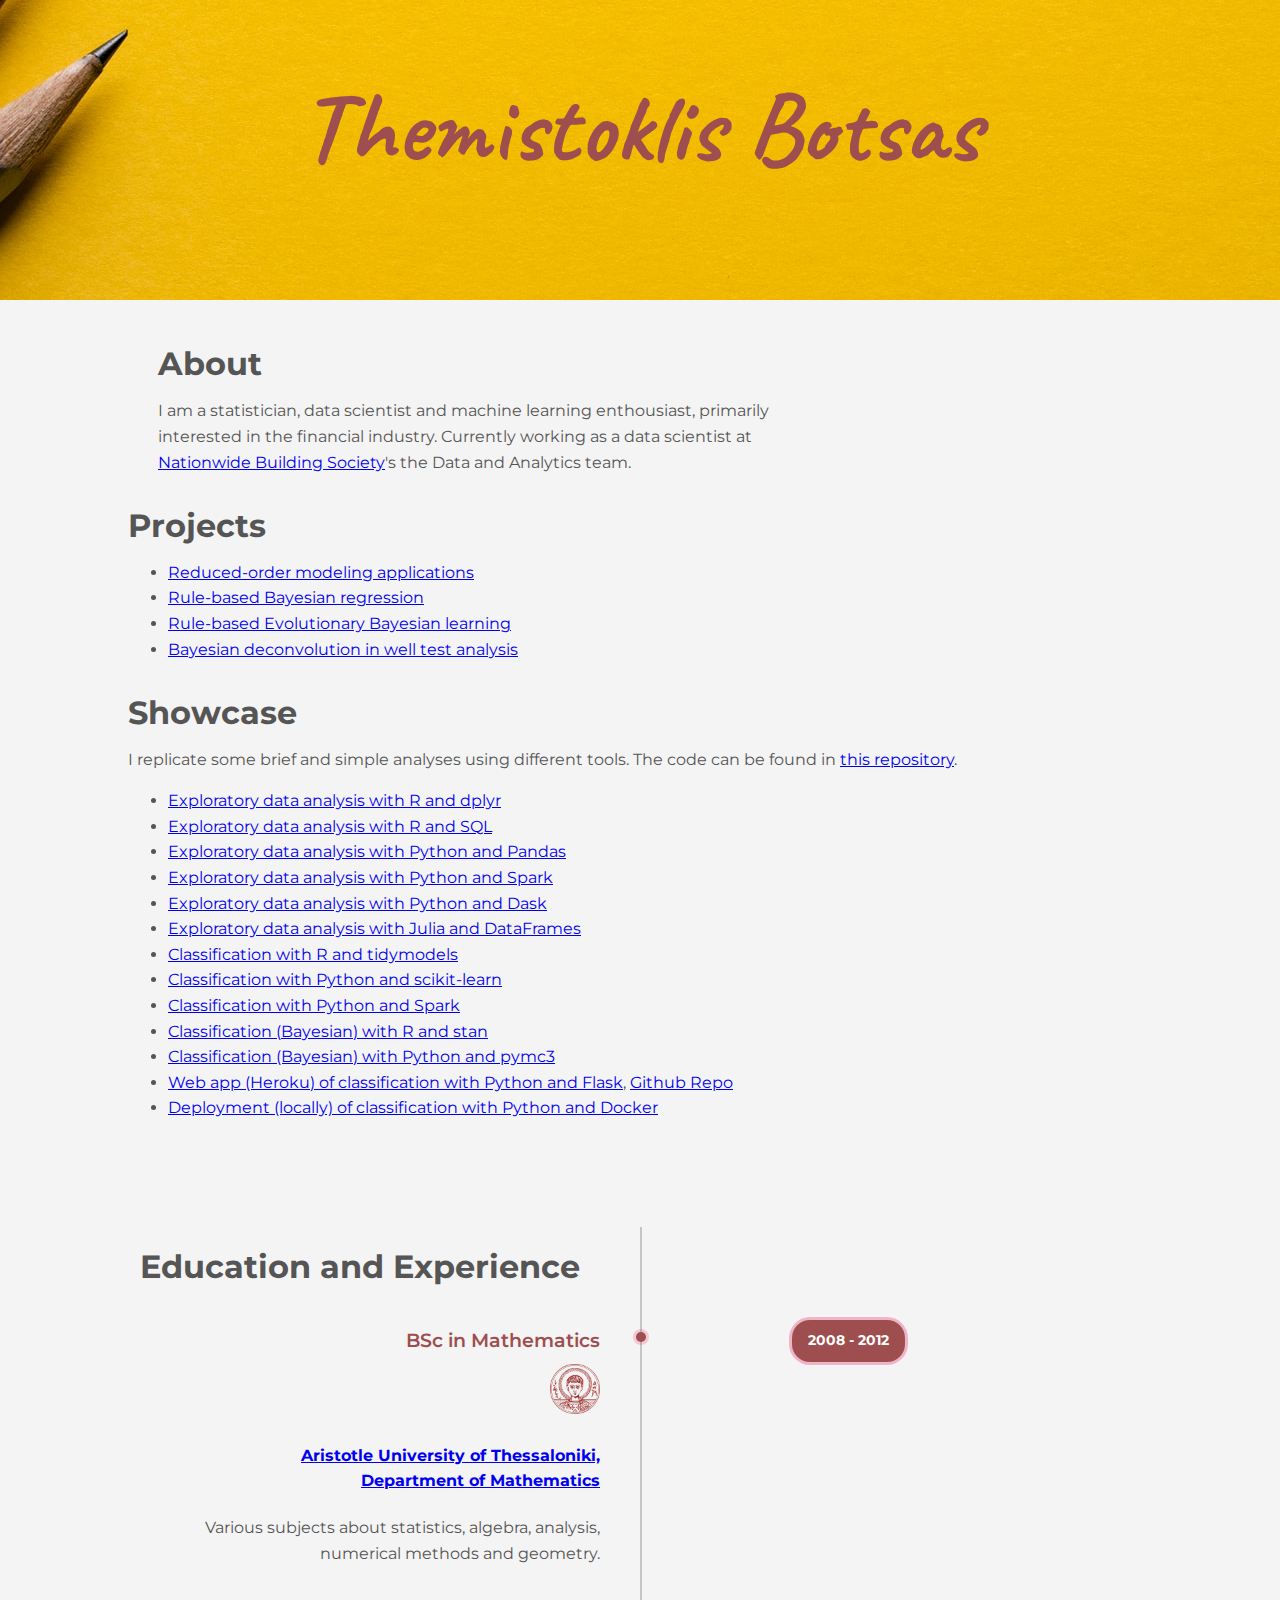
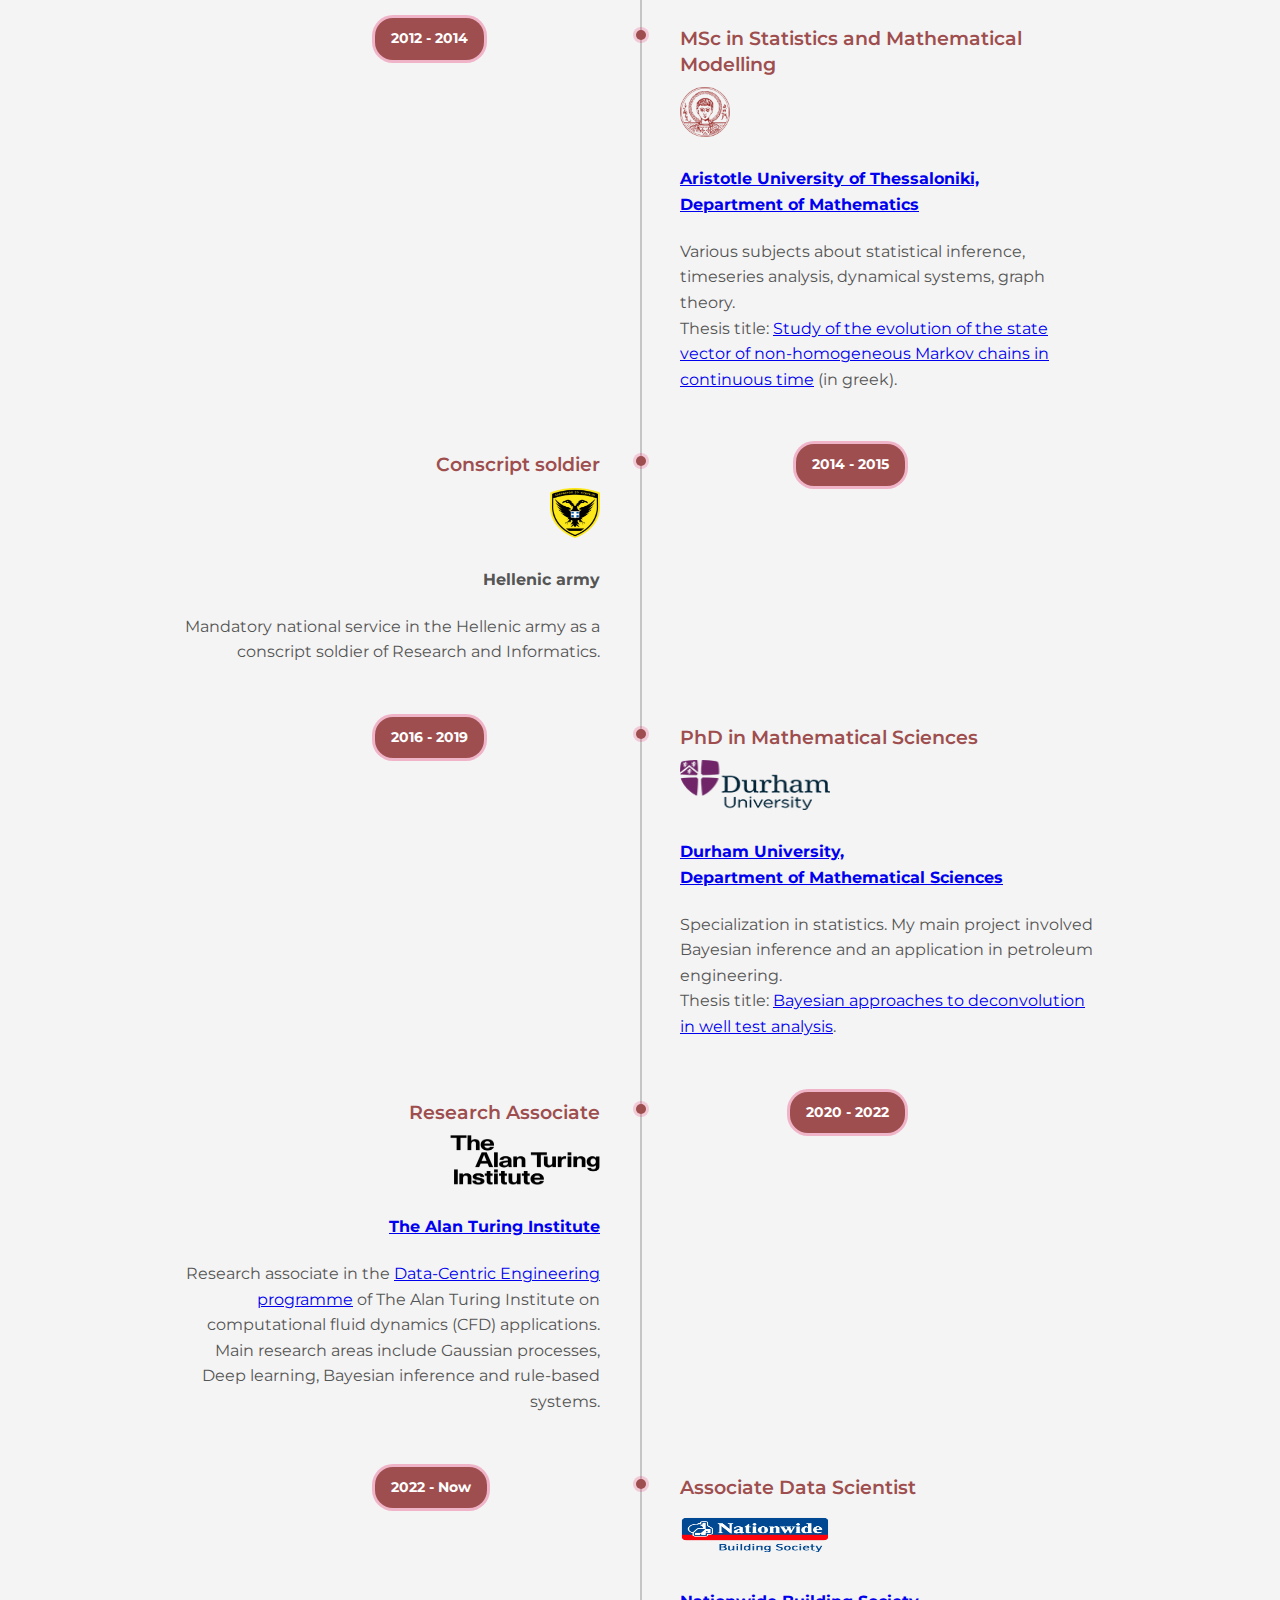
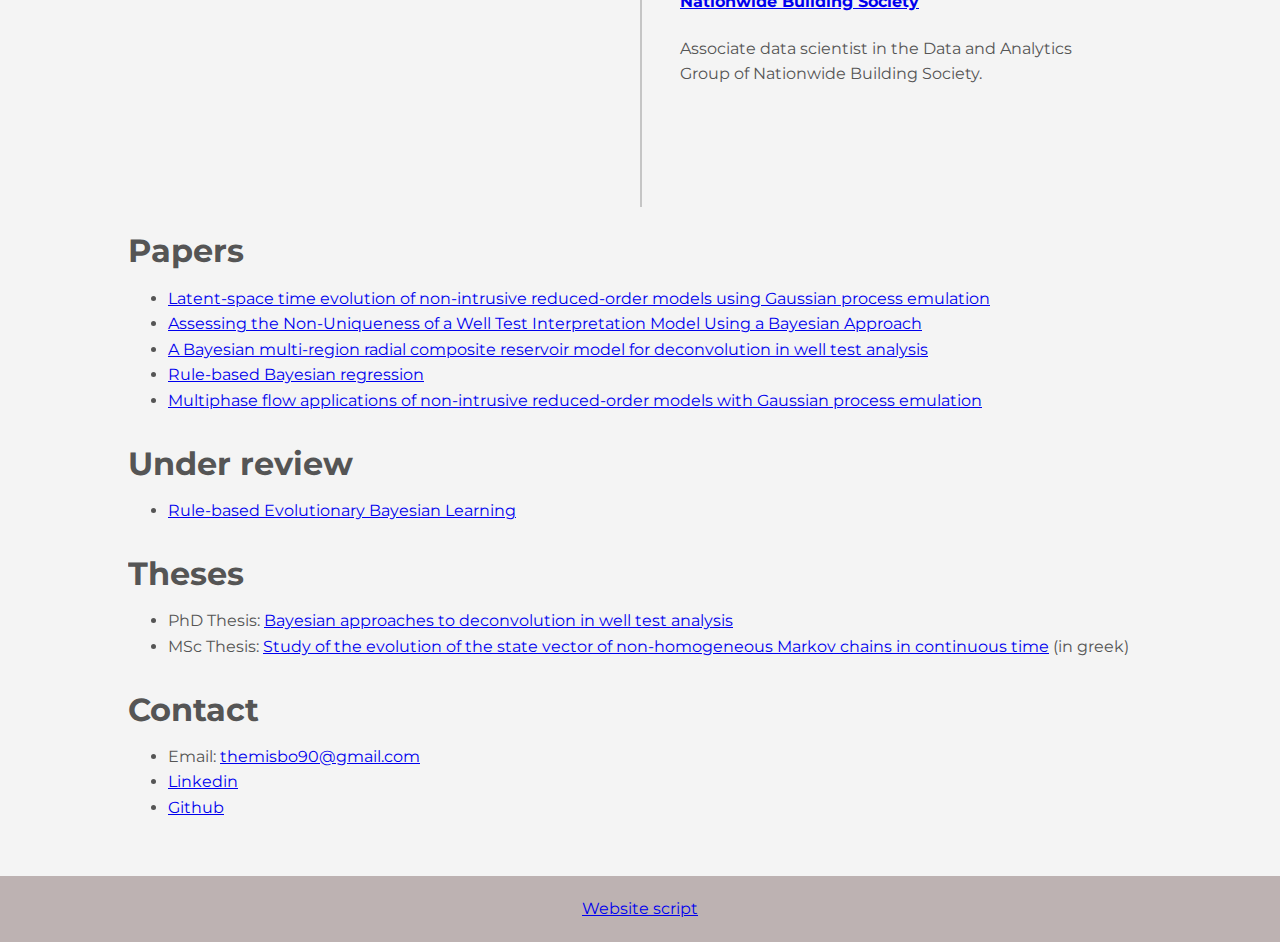
==== commit fff53f1f: "Update index.html" ====
--- a/index.html
+++ b/index.html
@@ -19,7 +19,7 @@
     <div class = "conteiner">
     <section id ="main">
         <h1>About</h1>
-        <p>I am a statistician, data scientist and machine learning enthousiast, primarily interested in the financial industry. Currently working as a data scientist at the Data and Analytics team of <a href="https://www.nationwide.co.uk/" target="_blank">Nationwide Building Society</a>.
+        <p>I am a statistician, data scientist and machine learning enthousiast, primarily interested in the financial industry. Currently working as a data scientist at <a href="https://www.nationwide.co.uk/" target="_blank">Nationwide Building Society</a>'s the Data and Analytics team.
         </p>
     </section>
 
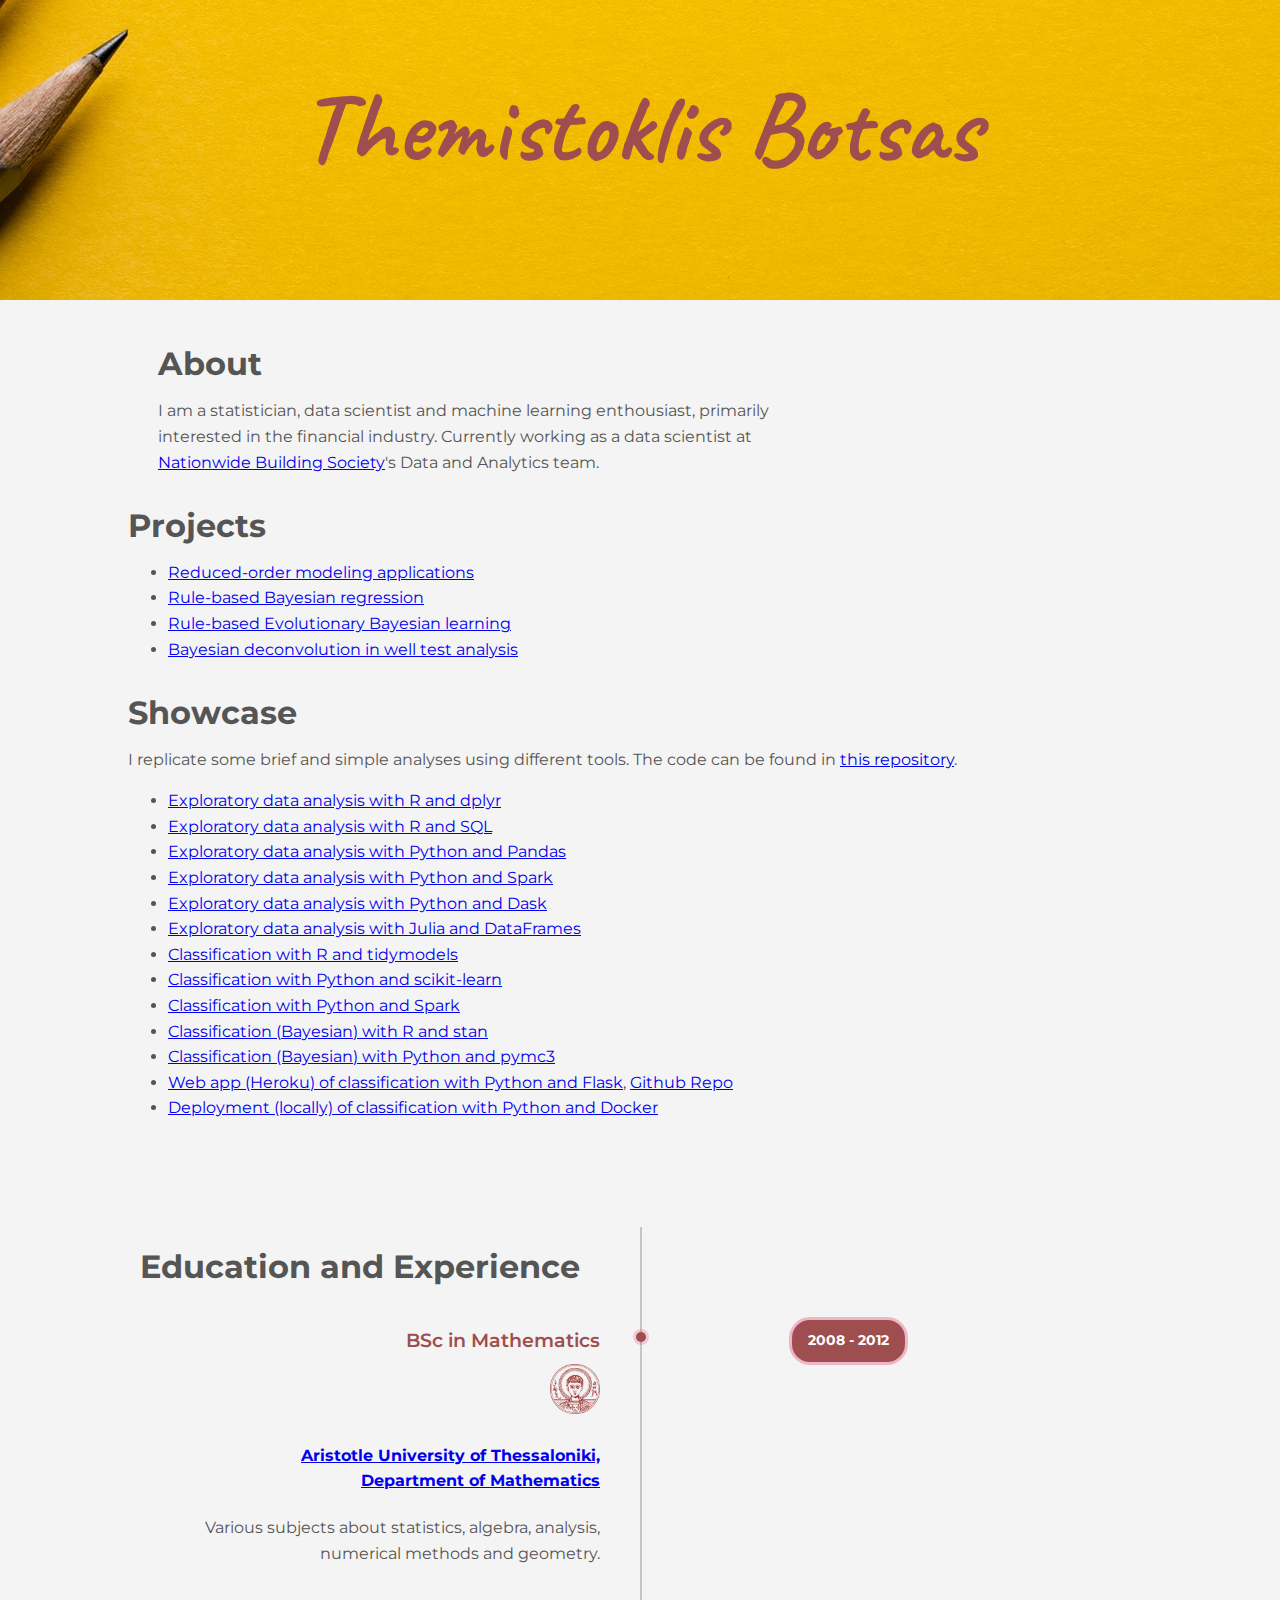
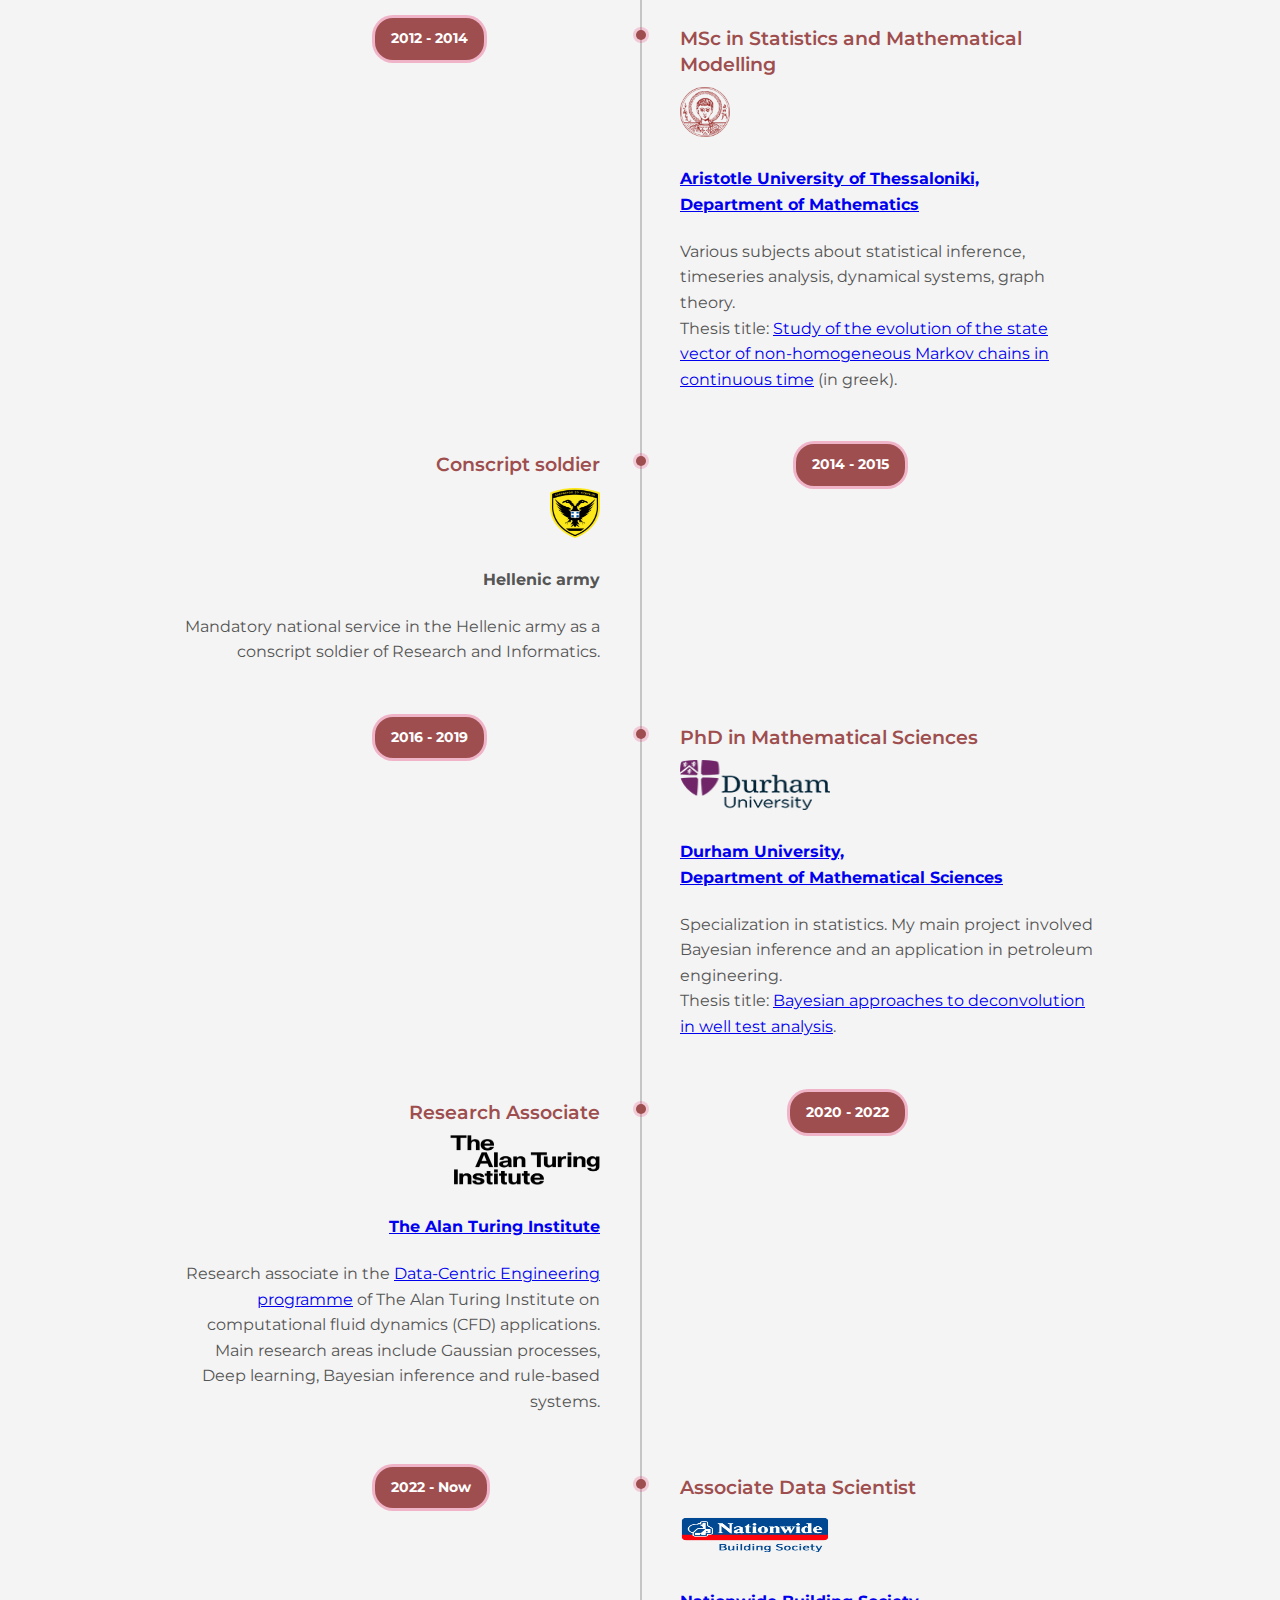
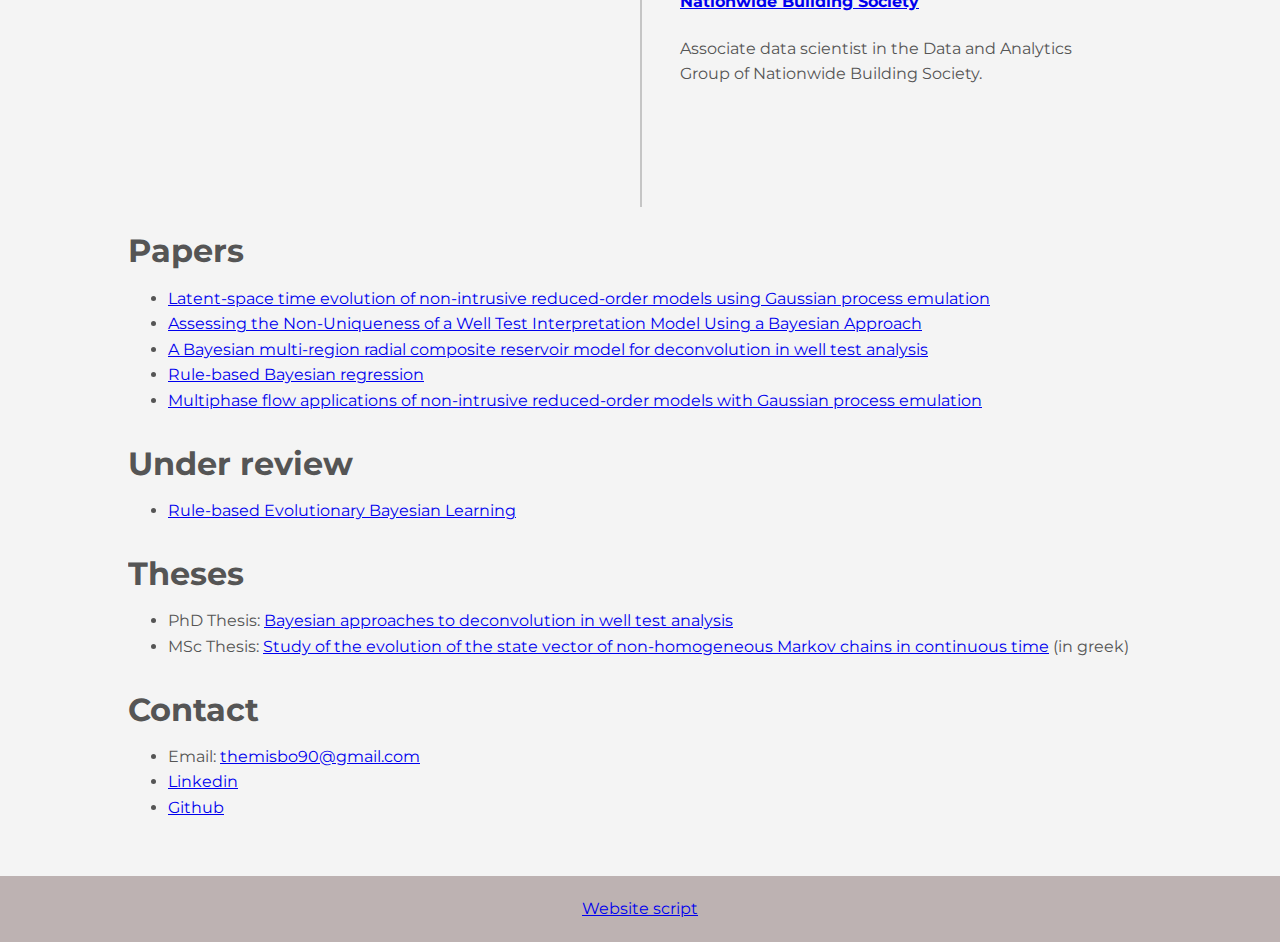
==== commit f5bcc35d: "Update index.html" ====
--- a/index.html
+++ b/index.html
@@ -19,7 +19,7 @@
     <div class = "conteiner">
     <section id ="main">
         <h1>About</h1>
-        <p>I am a statistician, data scientist and machine learning enthousiast, primarily interested in the financial industry. Currently working as a data scientist at <a href="https://www.nationwide.co.uk/" target="_blank">Nationwide Building Society</a>'s the Data and Analytics team.
+        <p>I am a statistician, data scientist and machine learning enthousiast, primarily interested in the financial industry. Currently working as a data scientist at <a href="https://www.nationwide.co.uk/" target="_blank">Nationwide Building Society</a>'s Data and Analytics team.
         </p>
     </section>
 
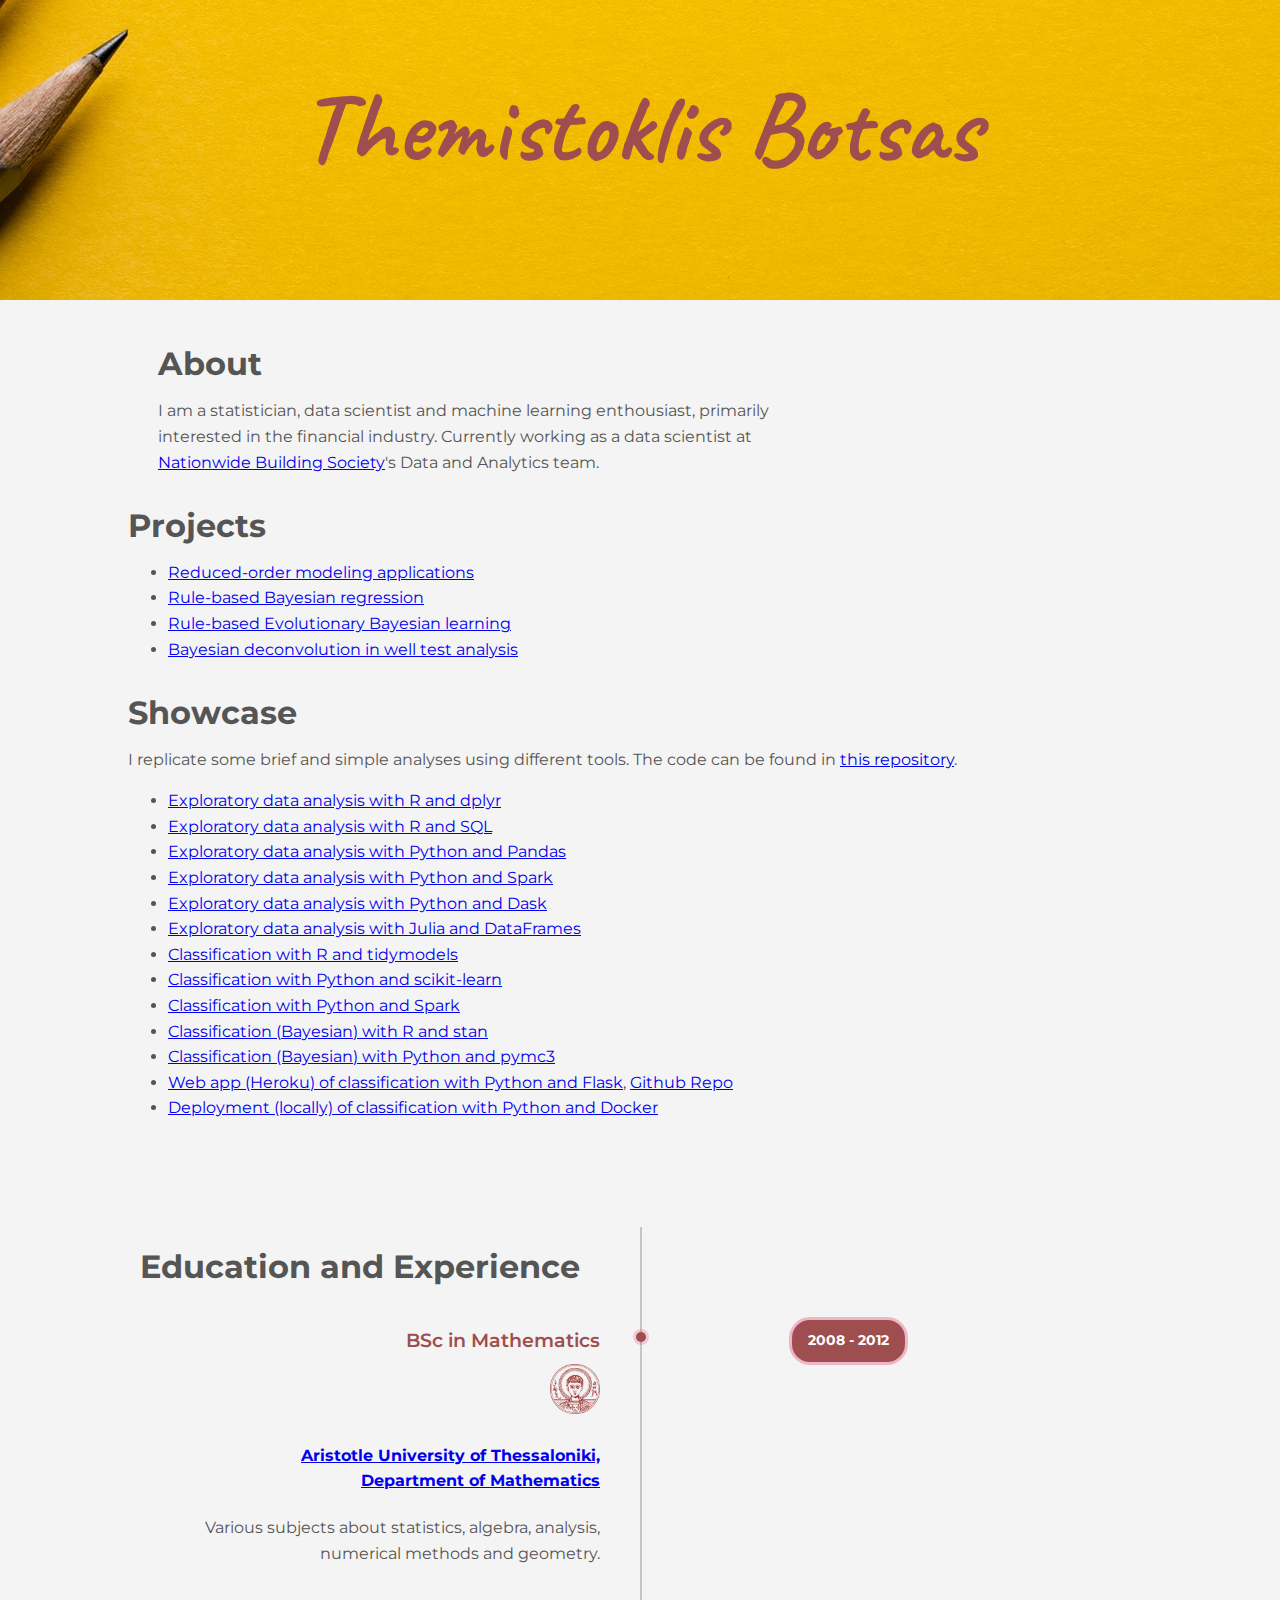
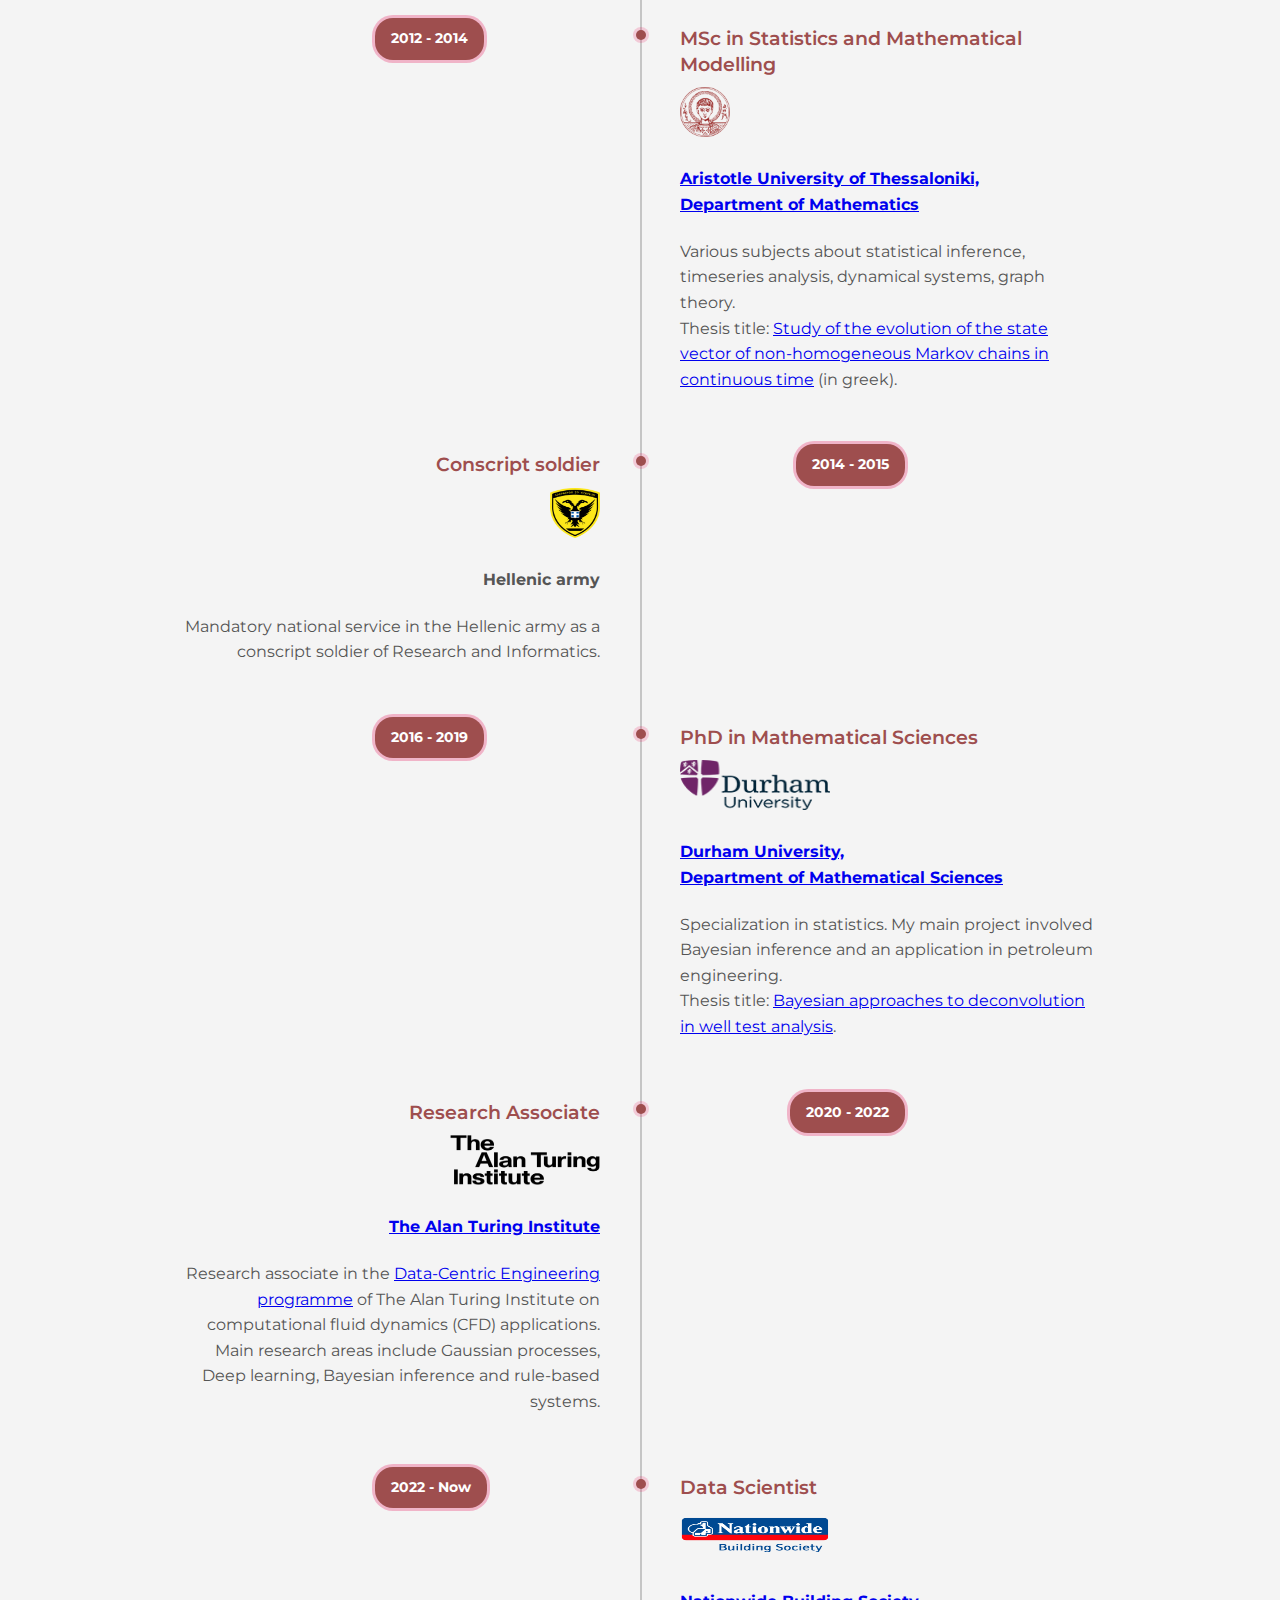
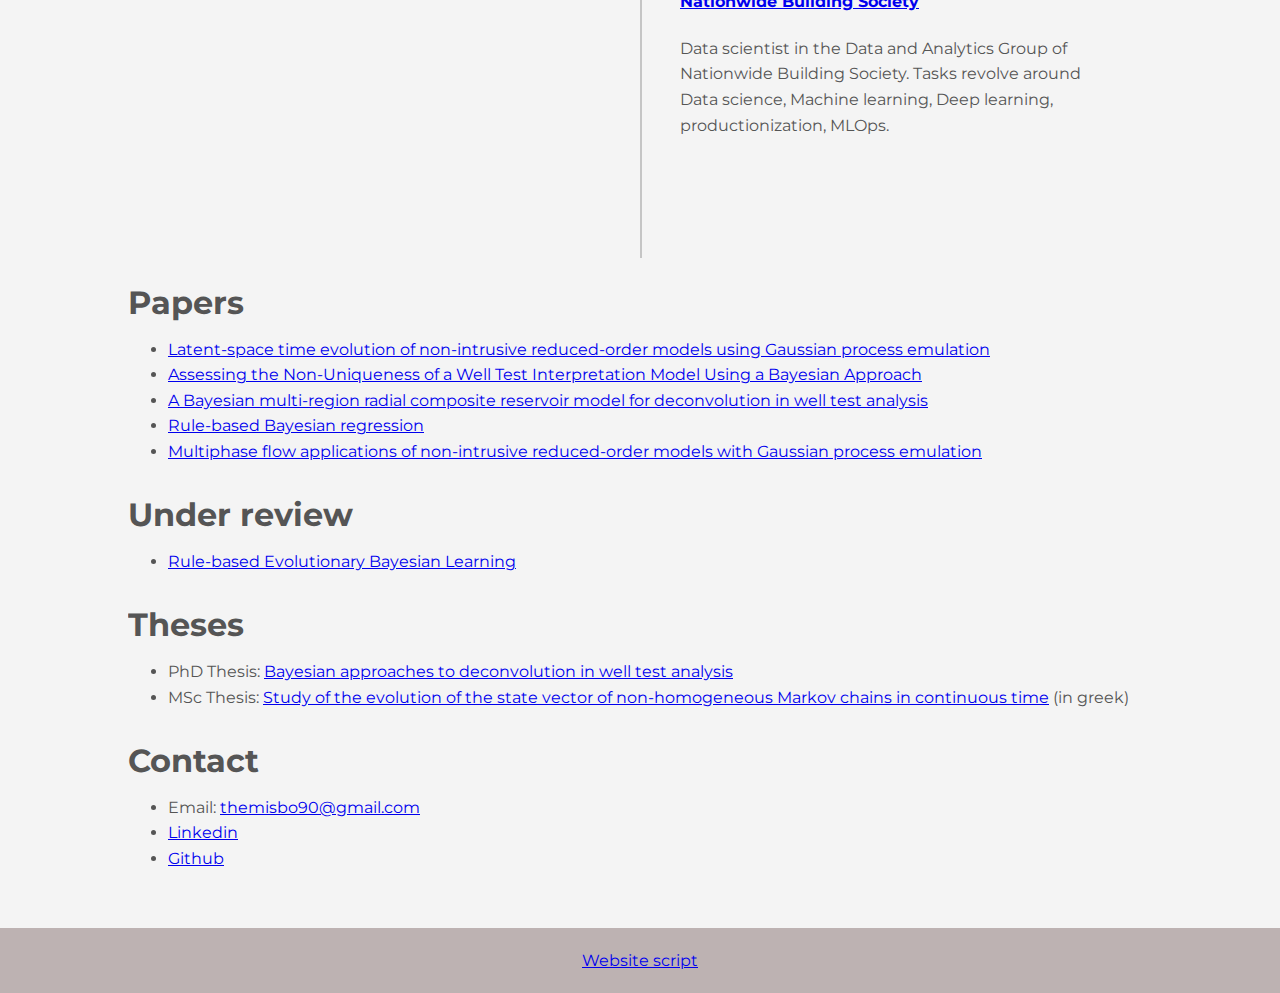
==== commit f1d92a4b: "Update index.html" ====
--- a/index.html
+++ b/index.html
@@ -159,10 +159,10 @@
             </li>
             <li>
                 <div class = "content">
-                    <h3>Associate Data Scientist</h3>
+                    <h3>Data Scientist</h3>
                     <p><img src="images/nationwide_logo.png" alt="HTML5 Icon" width="150" height="50" ></p>
                     <h4> <a href="https://www.nationwide.co.uk/" target="_blank">Nationwide Building Society</a>  </h4>
-                    <p>Associate data scientist in the Data and Analytics Group of Nationwide Building Society. 
+                    <p>Data scientist in the Data and Analytics Group of Nationwide Building Society. Tasks revolve around Data science, Machine learning, Deep learning, productionization, MLOps.
                         </p>
                 </div>
                 <div class = "time">
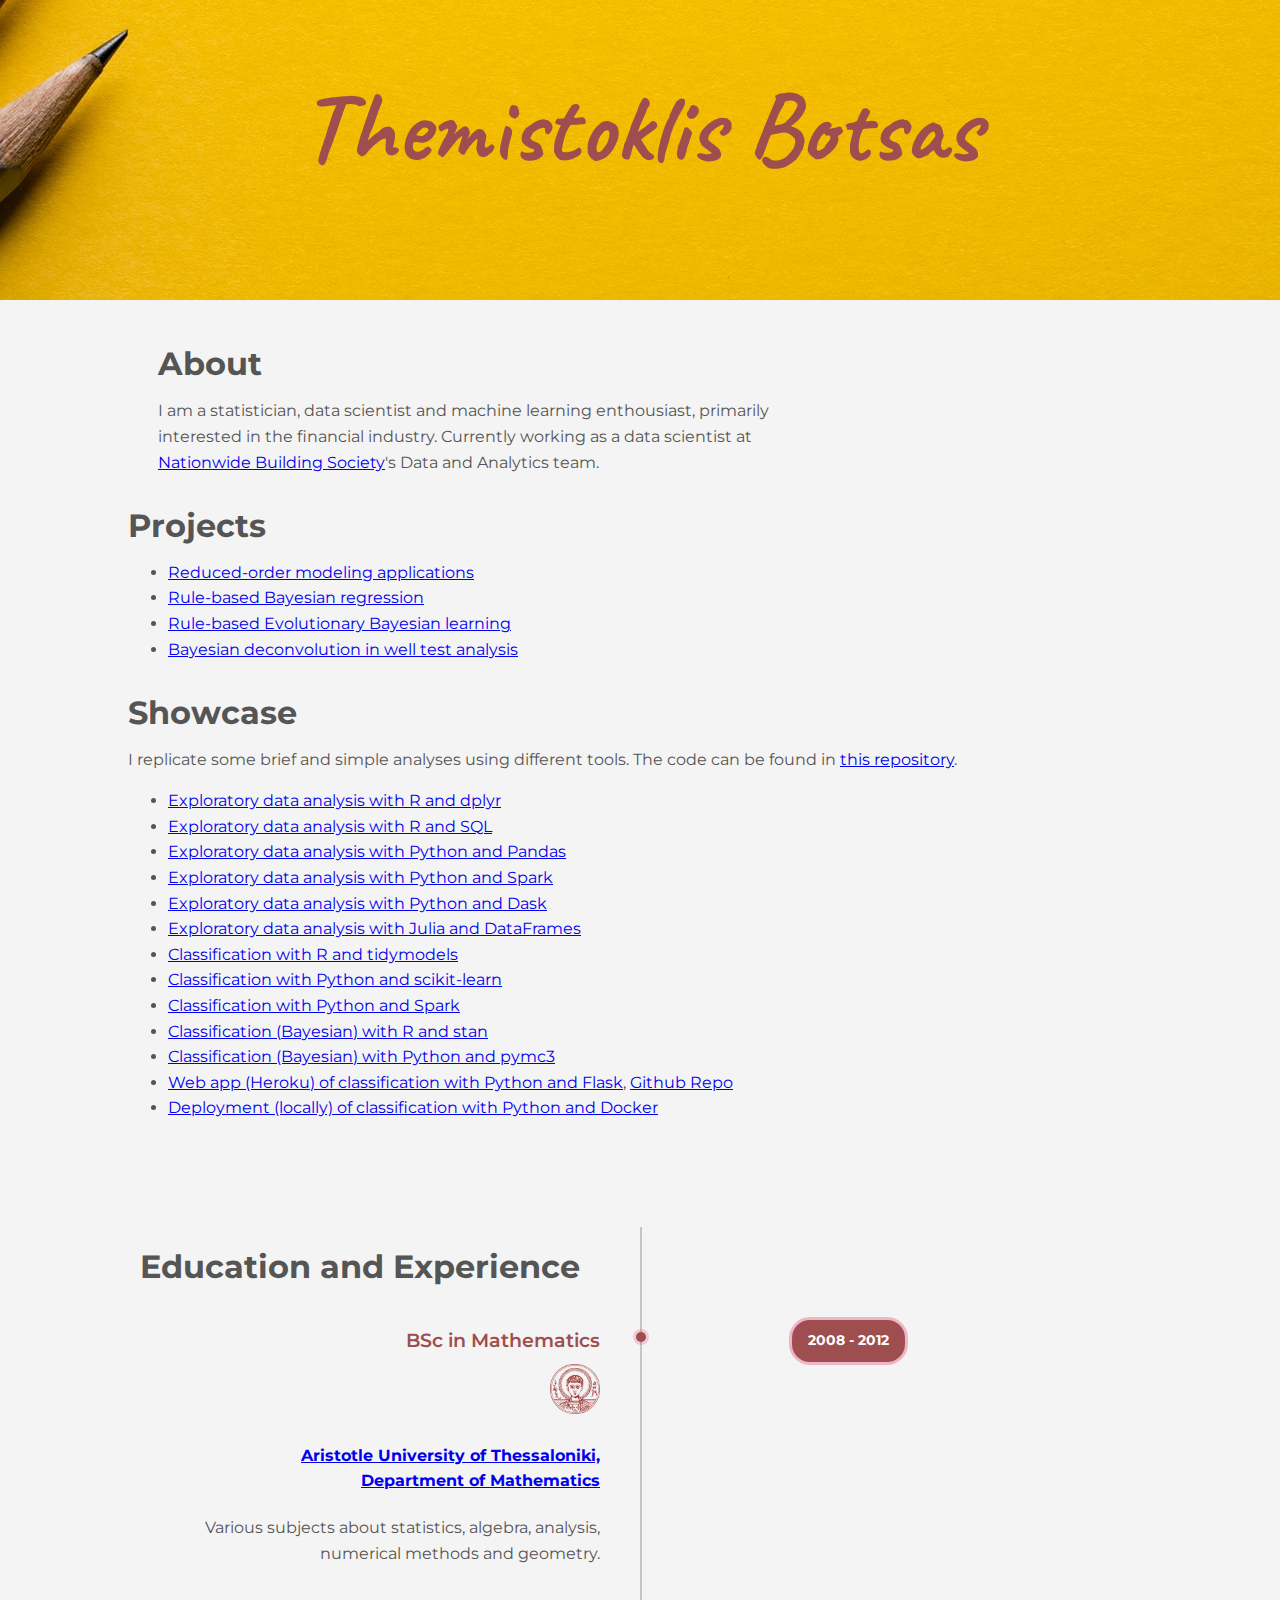
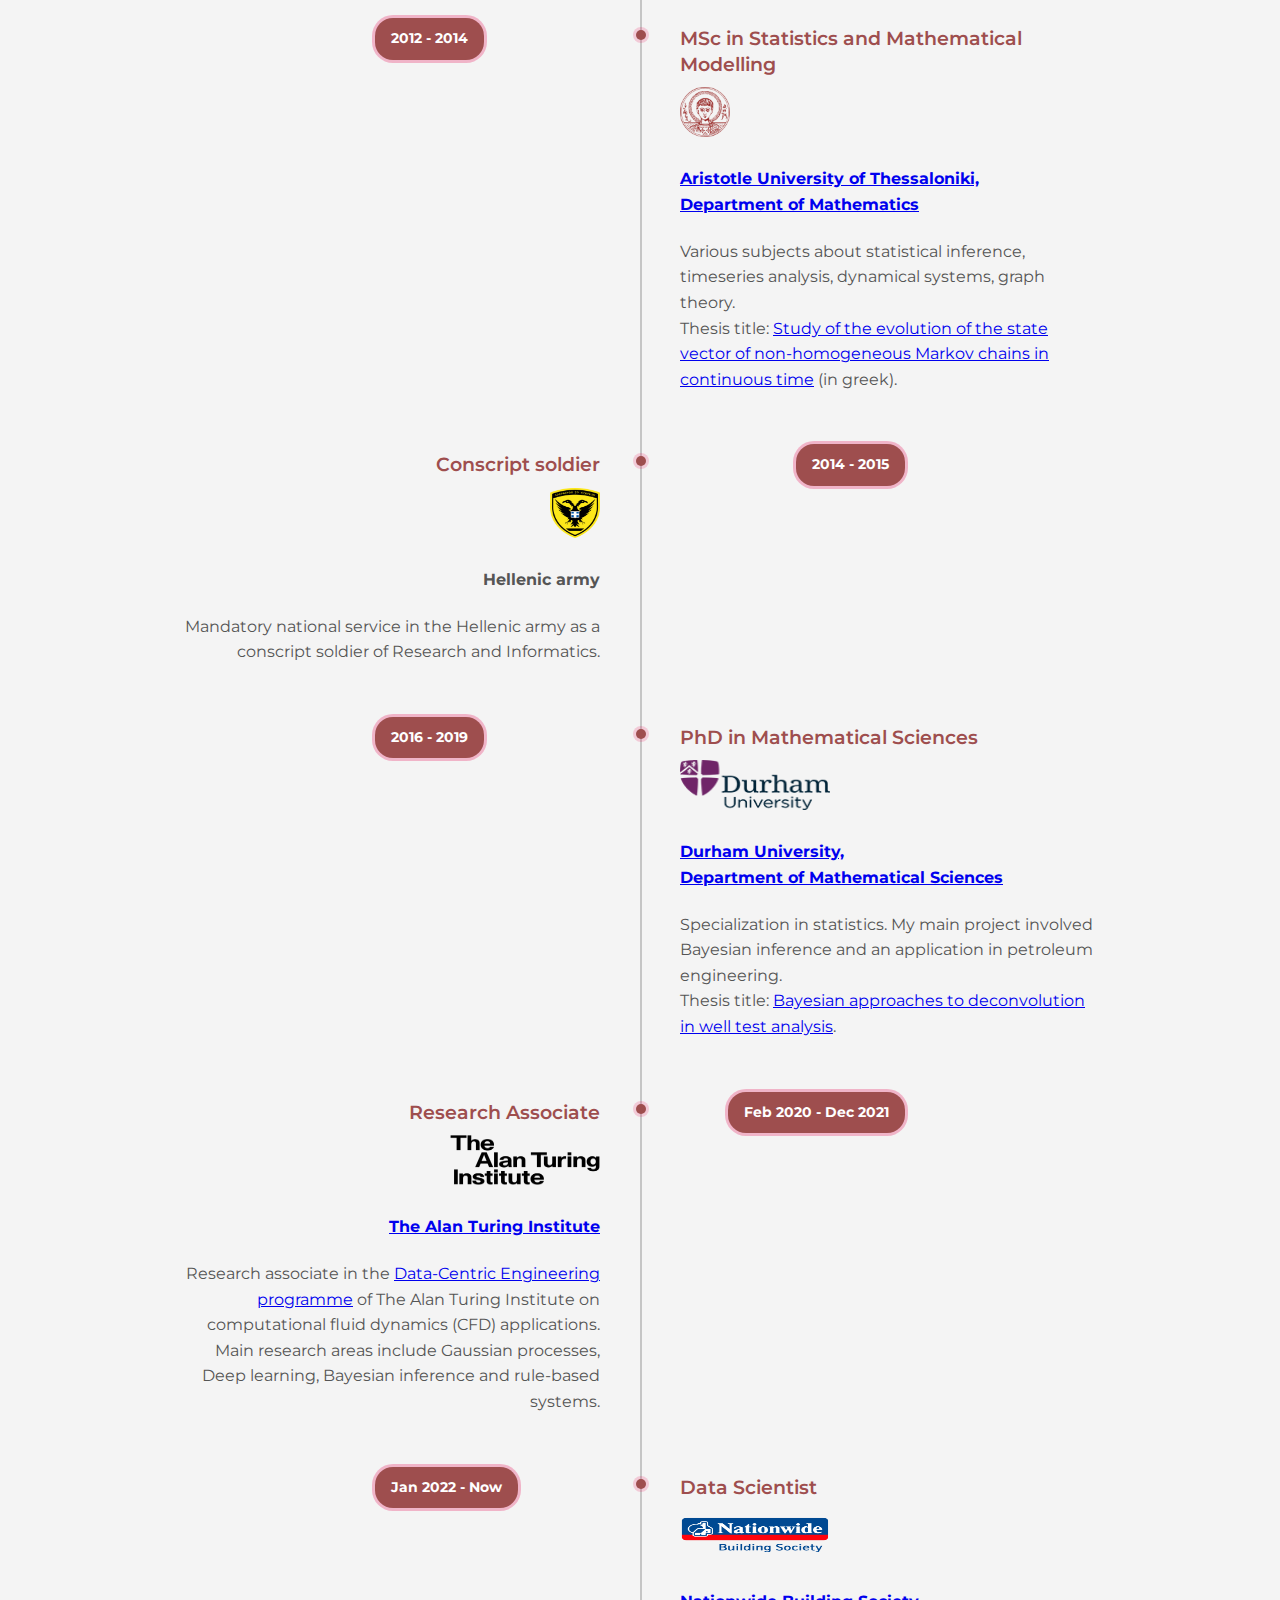
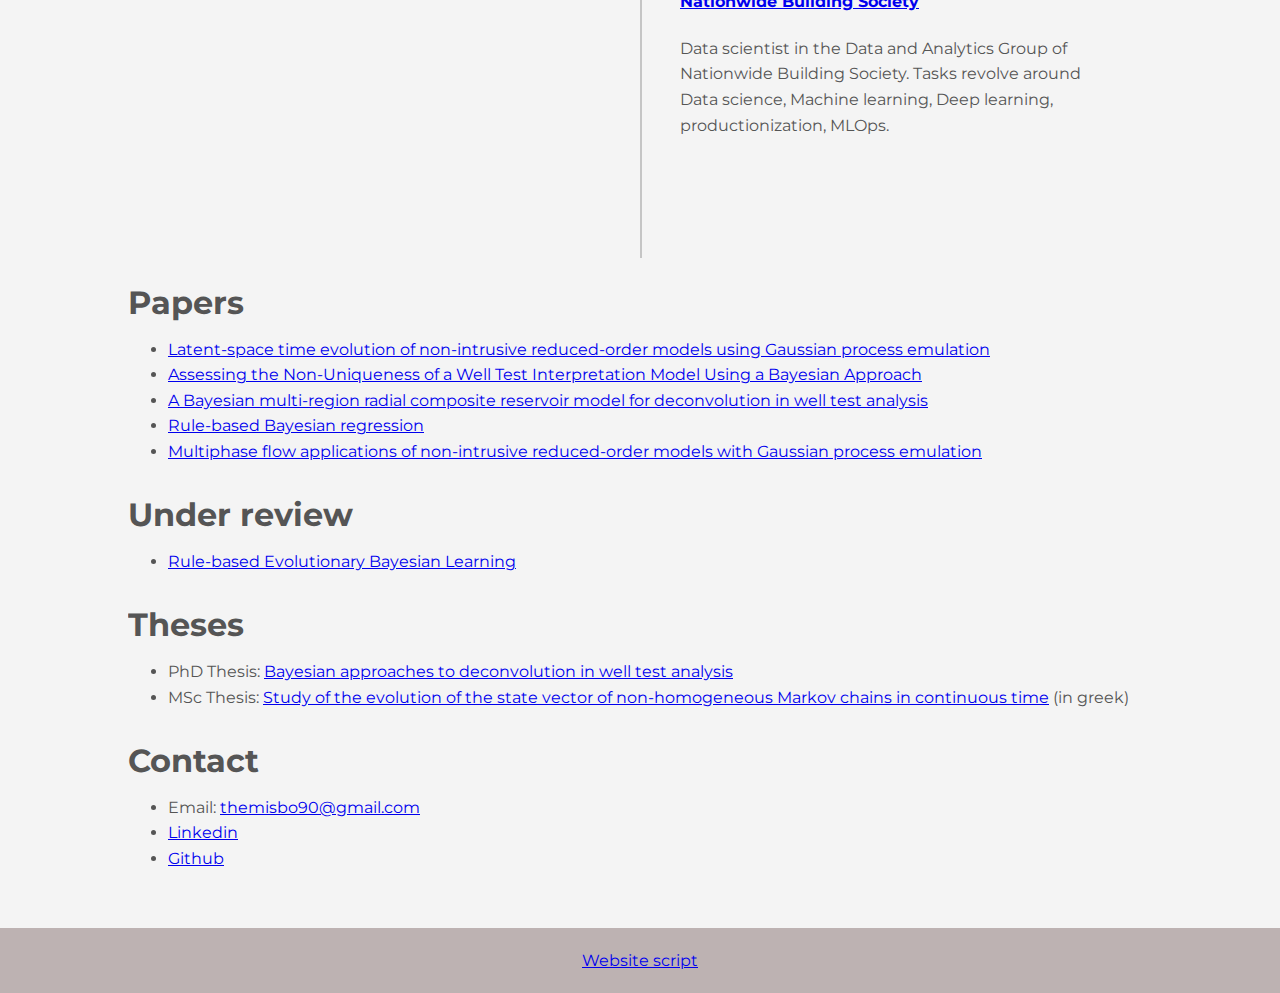
==== commit 8f23a495: "Update index.html" ====
--- a/index.html
+++ b/index.html
@@ -154,7 +154,7 @@
                         </p>
                 </div>
                 <div class = "time">
-                    <h4>2020 - 2022</h4>
+                    <h4>Feb 2020 - Dec 2021</h4>
                 </div>
             </li>
             <li>
@@ -166,7 +166,7 @@
                         </p>
                 </div>
                 <div class = "time">
-                    <h4>2022 - Now</h4>
+                    <h4>Jan 2022 - Now</h4>
                 </div>
             </li>
             <div style="clear: both;">
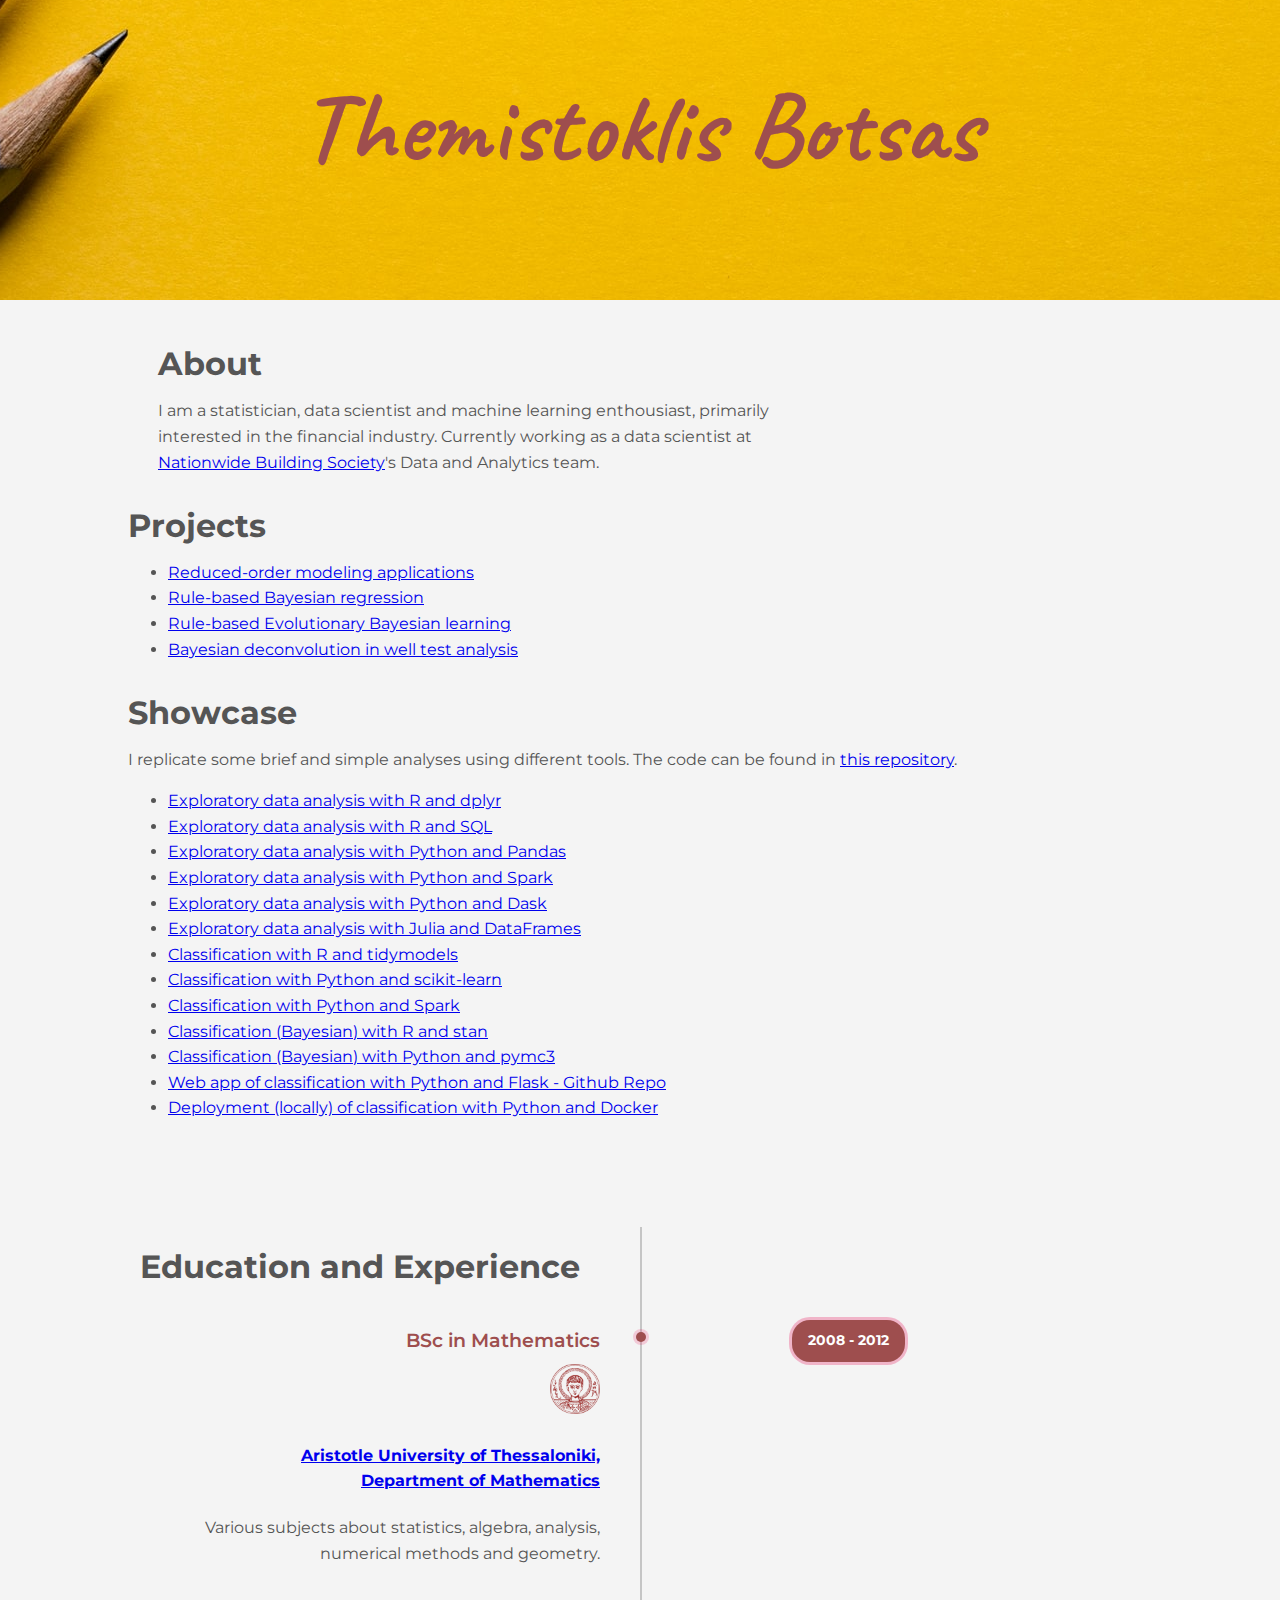
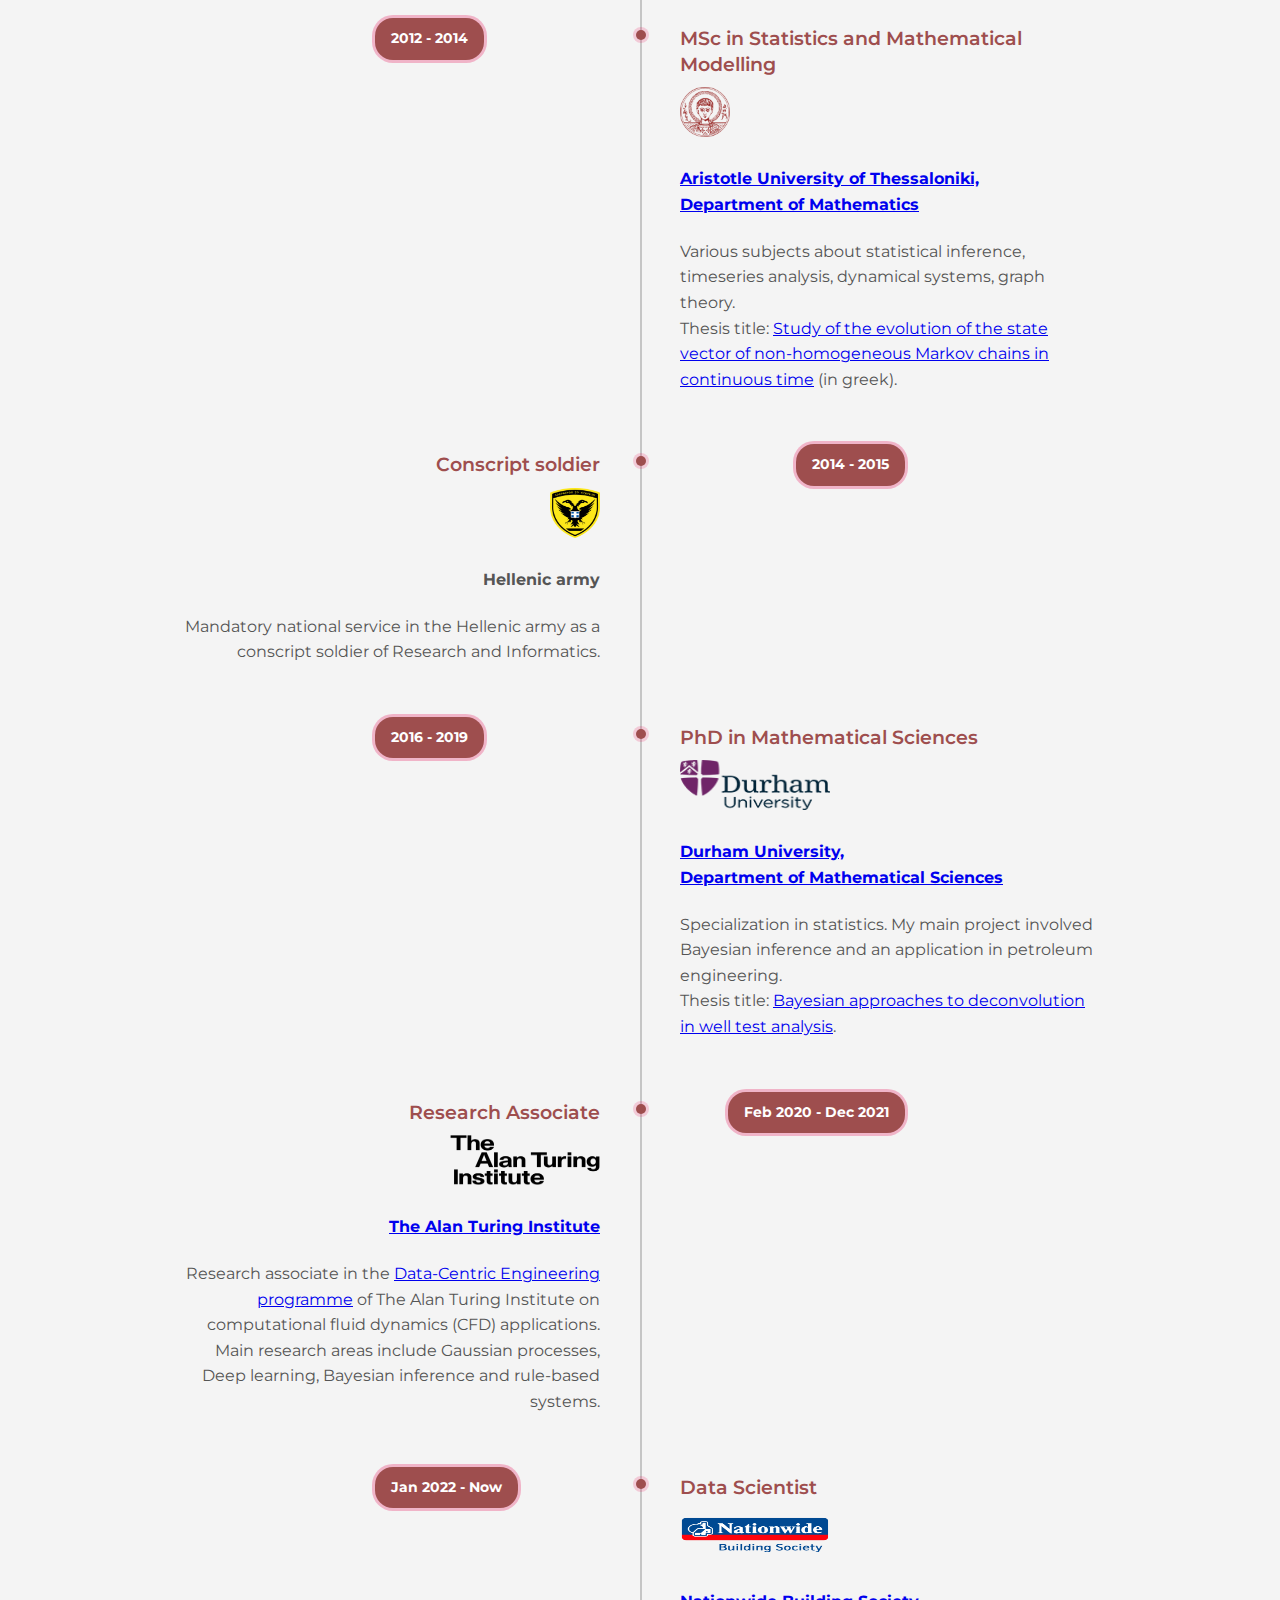
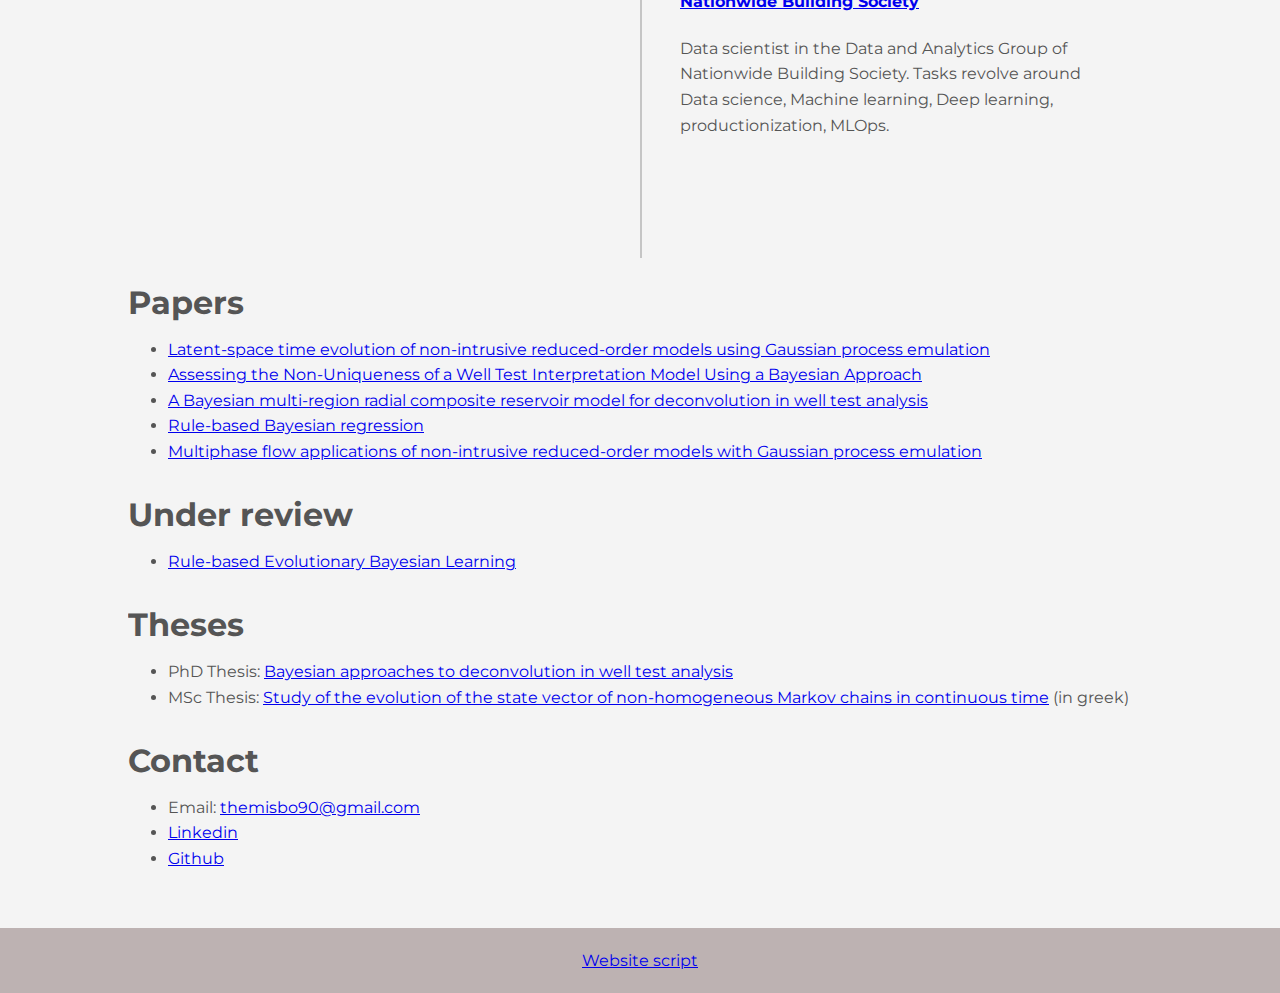
==== commit 2c50634e: "Update index.html" ====
--- a/index.html
+++ b/index.html
@@ -81,8 +81,11 @@
             <li>
                 <a href="PalmerPenguins_Python_pymc3.html" target="_blank">Classification (Bayesian) with Python and pymc3</a>
             </li>
-            <li>
+<!--             <li>
                 <a href="https://heroku-palmerpenguins.herokuapp.com/" target="_blank">Web app (Heroku) of classification with Python and Flask</a>, <a href="https://github.com/themisbo/heroku_penguins" target="_blank">Github Repo</a>
+            </li> -->
+            <li>
+                <a href="https://github.com/themisbo/heroku_penguins" target="_blank">Web app of classification with Python and Flask - Github Repo</a>
             </li>
             <li>
                 <a href="https://github.com/themisbo/showcase/tree/main/deployment_docker" target="_blank">Deployment (locally) of classification with Python and Docker</a>
